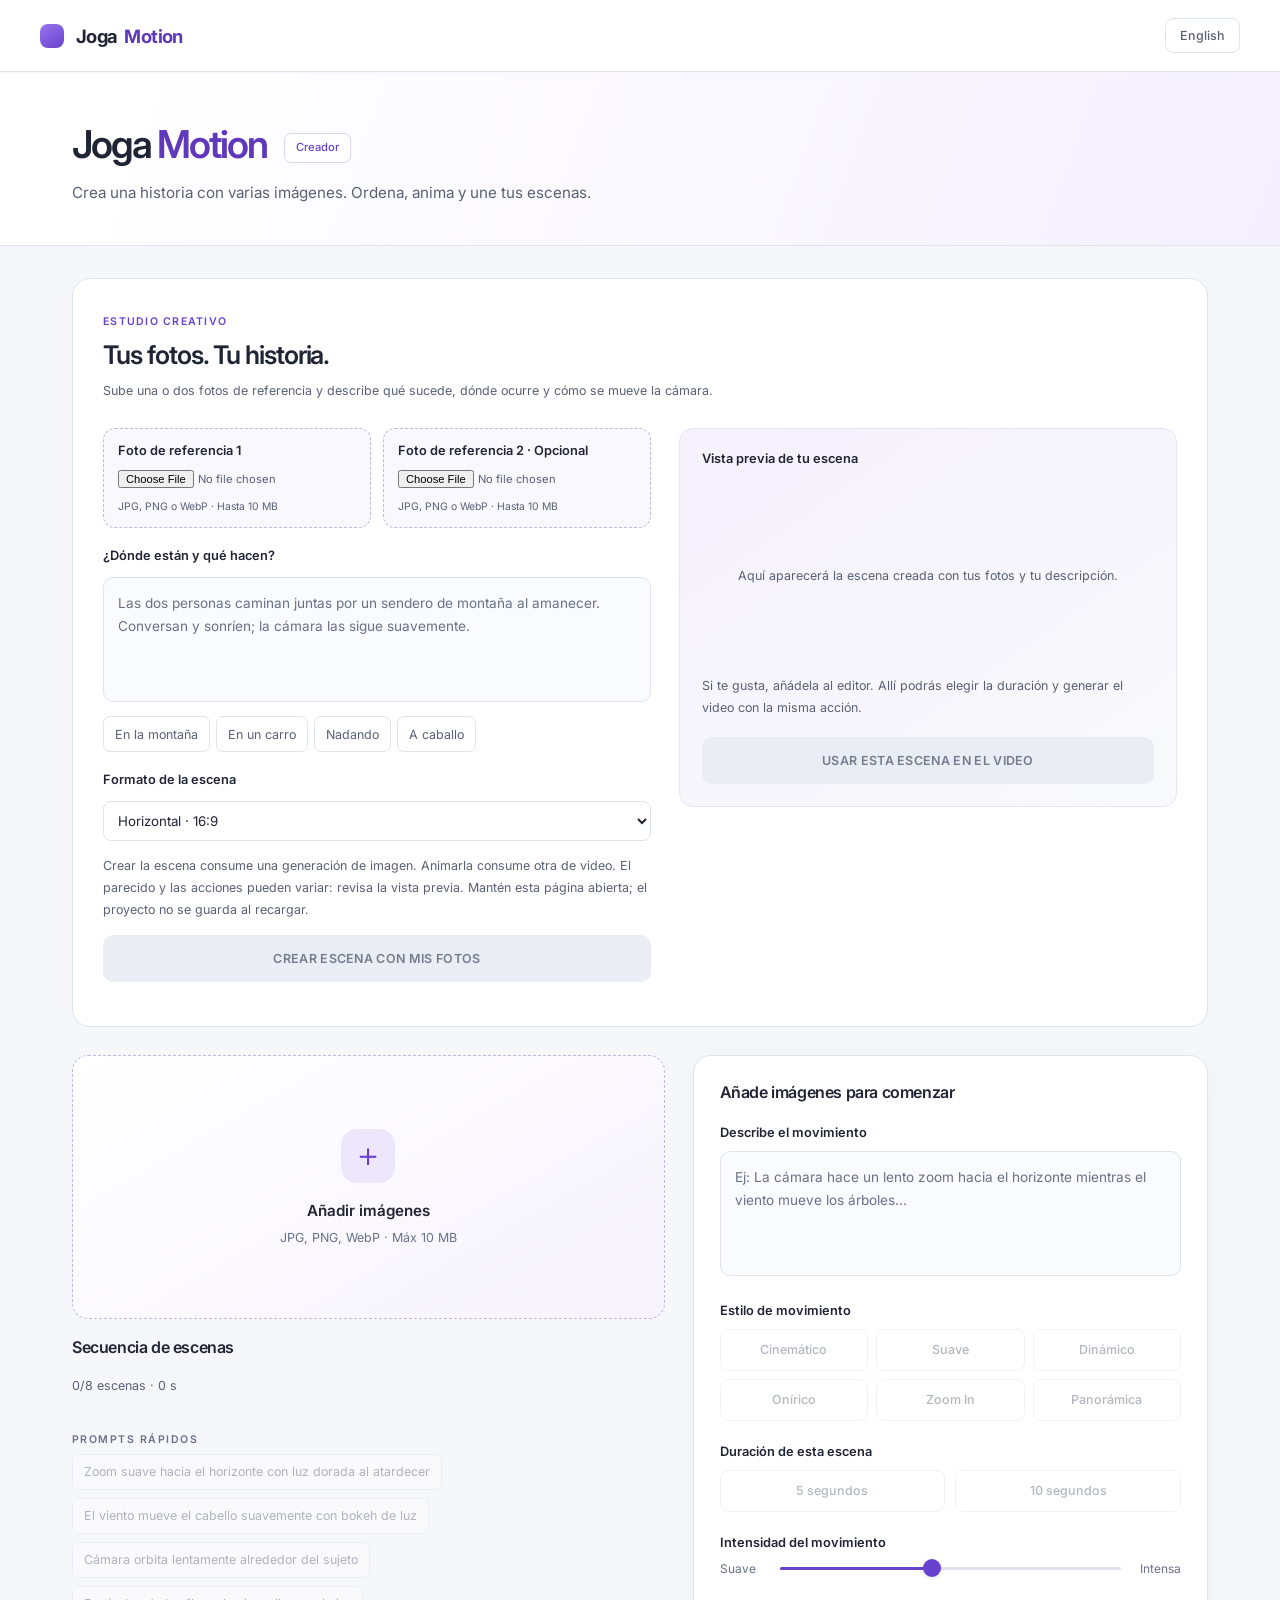
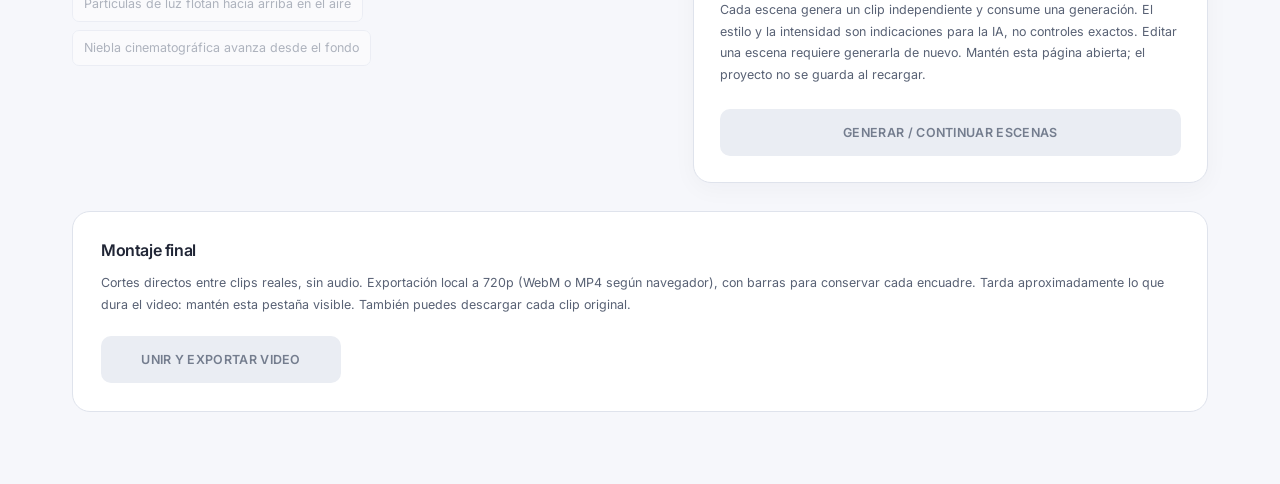
==== creator.html @ 8aa2c873 "feat: create video scenes from reference photos and descriptions" ====
<!DOCTYPE html>
<html lang="es">
<head>
  <meta charset="UTF-8" />
  <meta name="viewport" content="width=device-width, initial-scale=1.0" />
  <title data-t="c_page_title">Joga Motion — Creador</title>
  <link rel="preconnect" href="https://fonts.googleapis.com" />
  <link rel="preconnect" href="https://fonts.gstatic.com" crossorigin />
  <link href="https://fonts.googleapis.com/css2?family=Inter:wght@300;400;500;600;700;900&family=Space+Grotesk:wght@400;500;700;800;900&display=swap" rel="stylesheet" />
  <link rel="stylesheet" href="style.css" />
</head>
<body>

<!-- NAV -->
<nav class="nav">
  <a href="index.html" class="nav-logo">
    <div class="pip"></div>
    <span class="joga">Joga</span><span class="motion">Motion</span>
  </a>
  <div class="nav-right">
    <button id="lang-toggle" onclick="toggleLang()">EN</button>
  </div>
</nav>

<!-- CREATOR HERO -->
<div class="page-creator">
  <div class="creator-hero">
    <div class="creator-hero-bg"></div>
    <h1 class="creator-title">Joga <span>Motion</span> <span class="creator-word" data-t="c_creator">Creador</span></h1>
    <p class="creator-sub" data-t="c_sub"></p>
  </div>

  <!-- LAYOUT -->
  <div class="creator-body">

    <section class="compose-panel" aria-labelledby="composeTitle">
      <div class="compose-heading">
        <span class="compose-badge" data-t="co_badge"></span>
        <h2 id="composeTitle" data-t="co_title"></h2>
        <p class="scene-note" data-t="co_intro"></p>
      </div>
      <div class="compose-grid">
        <div class="compose-inputs">
          <div class="compose-photos">
            <label class="compose-photo"><span data-t="co_person1"></span><img id="refPreview0" hidden alt="" /><input id="refInput0" type="file" accept="image/jpeg,image/png,image/webp" /><small data-t="co_formats"></small></label>
            <label class="compose-photo"><span data-t="co_person2"></span><img id="refPreview1" hidden alt="" /><input id="refInput1" type="file" accept="image/jpeg,image/png,image/webp" /><small data-t="co_formats"></small></label>
          </div>
          <label class="ctrl-label" for="composePrompt" data-t="co_prompt"></label>
          <textarea id="composePrompt" class="ctrl-textarea" maxlength="1800" rows="4" data-t="co_placeholder" data-t-attr="placeholder"></textarea>
          <div class="compose-examples" id="composeExamples"></div>
          <label class="ctrl-label" for="composeAspect" data-t="co_format"></label>
          <select id="composeAspect"><option value="16:9" data-t="co_landscape"></option><option value="9:16" data-t="co_portrait"></option><option value="1:1" data-t="co_square"></option></select>
          <p class="scene-note" data-t="co_note"></p>
          <button type="button" id="composeBtn" class="btn-gen"></button>
          <p id="composeStatus" class="scene-note" role="status" aria-live="polite"></p>
        </div>
        <div class="compose-review">
          <p class="ctrl-label" data-t="co_review"></p>
          <p id="composeEmpty" class="scene-note" data-t="co_empty"></p>
          <img id="composePreview" hidden data-t="co_preview_alt" data-t-attr="alt" />
          <p class="scene-note" data-t="co_next"></p>
          <button type="button" class="btn-gen" id="useComposition" disabled data-t="co_use"></button>
        </div>
      </div>
    </section>

    <!-- LEFT: Upload -->
    <div class="upload-col">
      <button type="button" class="upload-zone" id="uploadZone" onclick="triggerUpload()" ondragover="onDragOver(event)" ondragleave="onDragLeave(event)" ondrop="onDrop(event)">
        <span class="u-icon">＋</span>
        <span class="u-hint" data-t="c_upload_hint"></span>
        <span class="u-sub" data-t="c_upload_sub"></span>
      </button>
      <input type="file" id="fileInput" accept="image/jpeg,image/png,image/webp" multiple style="display:none" onchange="handleFile(this)" />
      <h2 data-t="c_scenes"></h2>
      <p id="sceneSummary" class="scene-note" aria-live="polite"></p>
      <div id="sceneList" class="scene-list"></div>

      <!-- Quick prompts -->
      <div style="display:flex;flex-direction:column;gap:8px">
        <p style="font-size:.66rem;font-weight:600;letter-spacing:.14em;text-transform:uppercase;color:var(--text-3)" data-t="c_quick_label"></p>
        <div style="display:flex;flex-wrap:wrap;gap:8px" id="quickPrompts"></div>
      </div>
    </div>

    <!-- RIGHT: Controls -->
    <div class="ctrl-panel">
      <h2 id="editorTitle"></h2>

      <!-- Prompt -->
      <div class="ctrl-box">
        <p class="ctrl-label" data-t="c_prompt_label"></p>
        <textarea class="ctrl-textarea" id="promptInput" rows="4" maxlength="1800" data-t-attr="placeholder" data-t="c_prompt_ph"></textarea>
      </div>

      <!-- Motion Style -->
      <div class="ctrl-box">
        <p class="ctrl-label" data-t="c_style_label"></p>
        <div class="style-grid" id="styleGrid">
          <button class="s-btn on" data-style="cinematic" data-t="s_cinematic"></button>
          <button class="s-btn" data-style="smooth" data-t="s_smooth"></button>
          <button class="s-btn" data-style="dynamic" data-t="s_dynamic"></button>
          <button class="s-btn" data-style="dreamy" data-t="s_dreamy"></button>
          <button class="s-btn" data-style="zoom" data-t="s_zoom"></button>
          <button class="s-btn" data-style="pan" data-t="s_pan"></button>
        </div>
      </div>

      <!-- Duration -->
      <div class="ctrl-box">
        <p class="ctrl-label" data-t="c_dur_label"></p>
        <div class="dur-row">
          <button class="d-btn on" data-dur="5" data-t="c_dur_5"></button>
          <button class="d-btn" data-dur="10" data-t="c_dur_10"></button>
        </div>
      </div>

      <!-- Intensity -->
      <div class="ctrl-box">
        <p class="ctrl-label" data-t="c_intensity_label"></p>
        <div class="slider-wrap">
          <span class="sl-label" data-t="c_int_low"></span>
          <input type="range" class="intensity" id="intensitySlider" min="1" max="10" value="5" oninput="updateSlider(this)" />
          <span class="sl-label" style="text-align:right" data-t="c_int_high"></span>
        </div>
      </div>

      <p class="scene-note" data-t="c_scope"></p>
      <!-- Generate -->
      <button class="btn-gen" id="genBtn" onclick="generateVideo()">
        <span data-t="c_generate"></span>
      </button>

    </div>

    <div class="assembly-panel">
      <h2 data-t="c_assembly"></h2>
      <p class="scene-note" data-t="c_export_note"></p>
      <button class="btn-gen" id="exportBtn" onclick="exportVideo()" disabled data-t="c_export"></button>
    </div>

    <!-- PROGRESS (full width) -->
    <div class="prog-panel" id="progPanel">
      <div class="prog-spinner"></div>
      <p class="prog-label" data-t="c_prog_label"></p>
      <h3 class="prog-title" data-t="c_prog_title"></h3>
      <div class="prog-bar-bg"><div class="prog-bar" id="progBar"></div></div>
      <p class="prog-step" id="progStep"></p>
    </div>

    <!-- RESULT (full width) -->
    <div class="result-panel" id="resultPanel" style="position:relative">
      <p class="result-tag" data-t="c_result_tag"></p>
      <h3 class="result-title" data-t="c_result_title"></h3>
      <div class="result-video-wrap">
        <video id="resultVideo" controls playsinline style="width:100%;display:block"></video>
      </div>
      <div class="result-actions">
        <button class="btn-dl" id="dlBtn" onclick="downloadVideo()" data-t="c_download"></button>
        <button class="btn-again" onclick="resetCreator()" data-t="c_new"></button>
      </div>
    </div>

  </div>
</div>

<!-- Error toast -->
<div class="toast" id="toast" role="alert"></div>

<script src="i18n.js"></script>
<script src="creator.js"></script>
<script>
Object.assign(STRINGS.es, {
  c_page_title: 'Joga Motion — Creador', c_creator: 'Creador',
  c_scenes: 'Secuencia de escenas',
  c_scope: 'Cada escena genera un clip independiente y consume una generación. El estilo y la intensidad son indicaciones para la IA, no controles exactos. Editar una escena requiere generarla de nuevo. Mantén esta página abierta; el proyecto no se guarda al recargar.',
  c_assembly: 'Montaje final',
  c_export: 'UNIR Y EXPORTAR VIDEO',
  c_export_note: 'Cortes directos entre clips reales, sin audio. Exportación local a 720p (WebM o MP4 según navegador), con barras para conservar cada encuadre. Tarda aproximadamente lo que dura el video: mantén esta pestaña visible. También puedes descargar cada clip original.',
  c_sub: 'Crea una historia con varias imágenes. Ordena, anima y une tus escenas.',
  c_upload_hint: 'Añadir imágenes',
  c_upload_sub: 'JPG, PNG, WebP · Máx 10 MB',
  c_img_ready: 'Imagen lista',
  c_change: 'Cambiar',
  c_quick_label: 'Prompts rápidos',
  c_prompt_label: 'Describe el movimiento',
  c_prompt_ph: 'Ej: La cámara hace un lento zoom hacia el horizonte mientras el viento mueve los árboles...',
  c_style_label: 'Estilo de movimiento',
  s_cinematic:'Cinemático', s_smooth:'Suave', s_dynamic:'Dinámico',
  s_dreamy:'Onírico', s_zoom:'Zoom In', s_pan:'Panorámica',
  c_dur_label: 'Duración de esta escena',
  c_dur_5: '5 segundos',
  c_dur_10: '10 segundos',
  c_intensity_label: 'Intensidad del movimiento',
  c_int_low: 'Suave', c_int_high: 'Intensa',
  c_generate: 'GENERAR / CONTINUAR ESCENAS',
  c_prog_label: 'Procesando',
  c_prog_title: 'La IA está animando tu imagen...',
  c_result_tag: 'Video generado',
  c_result_title: 'Vista previa',
  c_download: 'DESCARGAR VIDEO',
  c_new: 'CREAR OTRO',
  c_err_no_img: 'Por favor sube una imagen primero.',
  c_err_no_prompt: 'Describe cómo quieres que se mueva tu imagen.',
  c_err_api: 'Error al generar el video. Intenta de nuevo.',
  c_err_big: 'La imagen es muy pesada (máx 10 MB).',
  c_err_type: 'Formato no válido. Usa JPG, PNG o WebP.',
  c_step_uploading: 'Subiendo imagen...',
  c_step_queued: 'En cola de procesamiento...',
  c_step_animating: 'Animando tu imagen con IA...',
  c_step_finalizing: 'Finalizando y optimizando...',
  nav_back:'Joga Intelligence', nav_books:'Joga Books', nav_create:'Crear Video',
});
Object.assign(STRINGS.en, {
  c_page_title: 'Joga Motion — Creator', c_creator: 'Creator',
  c_scenes: 'Scene sequence',
  c_scope: 'Each scene creates an independent clip and uses one generation. Style and intensity guide the AI; they are not exact controls. Editing a scene requires generating it again. Keep this page open; reloading does not save the project.',
  c_assembly: 'Final edit',
  c_export: 'JOIN AND EXPORT VIDEO',
  c_export_note: 'Direct cuts between real clips, without audio. Local 720p export (WebM or MP4 depending on your browser), with bars to preserve framing. Takes roughly the video duration: keep this tab visible. You can also download each original clip.',
  c_sub: 'Create a story with multiple images. Order, animate and join your scenes.',
  c_upload_hint: 'Add images',
  c_upload_sub: 'JPG, PNG, WebP · Max 10 MB',
  c_img_ready: 'Image ready',
  c_change: 'Change',
  c_quick_label: 'Quick prompts',
  c_prompt_label: 'Describe the motion',
  c_prompt_ph: 'E.g.: The camera does a slow zoom toward the horizon as wind moves the trees...',
  c_style_label: 'Motion style',
  s_cinematic:'Cinematic', s_smooth:'Smooth', s_dynamic:'Dynamic',
  s_dreamy:'Dreamy', s_zoom:'Zoom In', s_pan:'Pan',
  c_dur_label: 'Scene duration',
  c_dur_5: '5 seconds',
  c_dur_10: '10 seconds',
  c_intensity_label: 'Motion intensity',
  c_int_low: 'Subtle', c_int_high: 'Intense',
  c_generate: 'GENERATE / RESUME SCENES',
  c_prog_label: 'Processing',
  c_prog_title: 'AI is animating your image...',
  c_result_tag: 'Video generated',
  c_result_title: 'Preview',
  c_download: 'DOWNLOAD VIDEO',
  c_new: 'CREATE ANOTHER',
  c_err_no_img: 'Please upload an image first.',
  c_err_no_prompt: 'Describe how you want your image to move.',
  c_err_api: 'Error generating video. Please try again.',
  c_err_big: 'Image too large (max 10 MB).',
  c_err_type: 'Invalid format. Use JPG, PNG or WebP.',
  c_step_uploading: 'Uploading image...',
  c_step_queued: 'In processing queue...',
  c_step_animating: 'Animating your image with AI...',
  c_step_finalizing: 'Finalizing and optimizing...',
  nav_back:'Joga Intelligence', nav_books:'Joga Books', nav_create:'Create Video',
});

document.addEventListener('DOMContentLoaded', () => { applyLang(); initCreator(); });
</script>
<script src="composer.js"></script>
</body>
</html>
---- style.css ----
/* ═══════════════════════════════
   JOGA MOTION — Futuristic Premium
   ═══════════════════════════════ */

@import url('https://fonts.googleapis.com/css2?family=Inter:wght@300;400;500;600;700;900&family=Playfair+Display:wght@400;700&family=Space+Grotesk:wght@400;500;700&display=swap');

:root {
  --void:      #060608;
  --dark:      #0B0B0F;
  --dark-2:    #111118;
  --dark-3:    #18181F;
  --dark-4:    #1E1E28;
  --glass:     rgba(255,255,255,.04);
  --glass-b:   rgba(255,255,255,.08);
  --gold:      #C9A84C;
  --gold-2:    #E8C97A;
  --violet:    #7B5CF6;
  --violet-2:  #A78BFA;
  --violet-dim: rgba(123,92,246,.18);
  --cyan:      #22D3EE;
  --text:      #F1F0FF;
  --text-2:    #9B97B2;
  --text-3:    #5C5875;
  --border:    rgba(255,255,255,.07);
  --border-v:  rgba(123,92,246,.3);
  --sans:      'Space Grotesk', 'Inter', system-ui, sans-serif;
  --serif:     'Playfair Display', Georgia, serif;
  --r:         8px;
  --r-lg:      20px;
}

*,*::before,*::after { box-sizing: border-box; margin: 0; padding: 0; }
html { scroll-behavior: smooth; font-size: 16px; }
body {
  background: var(--void);
  color: var(--text);
  font-family: var(--sans);
  -webkit-font-smoothing: antialiased;
  overflow-x: hidden;
}
a { color: inherit; text-decoration: none; }
button { cursor: pointer; border: none; font-family: var(--sans); }
textarea, input, select { font-family: var(--sans); }

/* ─── Noise texture overlay ─── */
body::before {
  content: '';
  position: fixed; inset: 0; z-index: 0; pointer-events: none;
  background-image: url("data:image/svg+xml,%3Csvg viewBox='0 0 256 256' xmlns='http://www.w3.org/2000/svg'%3E%3Cfilter id='n'%3E%3CfeTurbulence type='fractalNoise' baseFrequency='0.9' numOctaves='4' stitchTiles='stitch'/%3E%3C/filter%3E%3Crect width='100%25' height='100%25' filter='url(%23n)' opacity='0.03'/%3E%3C/svg%3E");
  opacity: .4;
}

.container { max-width: 1100px; margin: 0 auto; padding: 0 28px; position: relative; z-index: 1; }

/* ════════ NAV ════════ */
.nav {
  position: fixed; top: 0; left: 0; right: 0; z-index: 200;
  display: flex; align-items: center; justify-content: space-between;
  padding: 20px 40px;
  background: rgba(6,6,8,.7);
  backdrop-filter: blur(20px) saturate(1.4);
  border-bottom: 1px solid var(--border);
}
.nav-logo {
  display: flex; align-items: center; gap: 12px;
  font-family: var(--sans); font-weight: 700; font-size: 1.15rem;
  letter-spacing: .02em;
}
.nav-logo .joga { color: var(--text-2); }
.nav-logo .motion { color: var(--violet-2); }
.nav-logo .pip {
  width: 7px; height: 7px; border-radius: 50%;
  background: var(--violet);
  box-shadow: 0 0 10px var(--violet);
  animation: pip 2.5s ease-in-out infinite;
}
@keyframes pip { 0%,100%{opacity:1} 50%{opacity:.2} }

.nav-right { display: flex; align-items: center; gap: 28px; }
.nav-link {
  font-size: .78rem; font-weight: 500; letter-spacing: .08em;
  text-transform: uppercase; color: var(--text-2);
  transition: color .2s;
}
.nav-link:hover { color: var(--gold); }
.nav-btn {
  background: var(--violet); color: #fff;
  padding: 9px 22px; border-radius: var(--r);
  font-size: .76rem; font-weight: 700; letter-spacing: .09em; text-transform: uppercase;
  transition: all .2s;
  box-shadow: 0 0 20px rgba(123,92,246,.35);
}
.nav-btn:hover { background: var(--violet-2); color: var(--void); box-shadow: 0 0 30px rgba(123,92,246,.55); }
#lang-toggle {
  background: transparent; border: 1px solid var(--border-v);
  color: var(--violet-2); padding: 7px 14px; border-radius: var(--r);
  font-family: var(--sans); font-size: .72rem; letter-spacing: .1em; cursor: pointer;
  transition: all .2s;
}
#lang-toggle:hover { background: var(--violet); color: #fff; }

/* ════════ HERO ════════ */
.hero {
  min-height: 100vh;
  display: flex; align-items: center; justify-content: center;
  position: relative; overflow: hidden;
  padding-top: 80px;
}

/* Grid mesh */
.hero-mesh {
  position: absolute; inset: 0; z-index: 0;
  background-image:
    linear-gradient(rgba(123,92,246,.07) 1px, transparent 1px),
    linear-gradient(90deg, rgba(123,92,246,.07) 1px, transparent 1px);
  background-size: 72px 72px;
  mask-image: radial-gradient(ellipse 80% 70% at 50% 50%, black 20%, transparent 80%);
}
/* Horizon glow */
.hero-glow {
  position: absolute; left: 50%; bottom: 0;
  width: 800px; height: 300px;
  transform: translateX(-50%);
  background: radial-gradient(ellipse at 50% 100%, rgba(123,92,246,.3) 0%, transparent 70%);
  z-index: 0;
}
/* Top radial */
.hero-radial {
  position: absolute; top: -200px; left: 50%;
  width: 900px; height: 600px;
  transform: translateX(-50%);
  background: radial-gradient(ellipse at 50% 0%, rgba(123,92,246,.12) 0%, transparent 65%);
  z-index: 0;
}
/* Corner accent */
.hero-corner-l, .hero-corner-r {
  position: absolute; top: 15%; z-index: 0;
  width: 350px; height: 350px; border-radius: 50%;
  filter: blur(100px); opacity: .4;
}
.hero-corner-l { left: -100px; background: rgba(34,211,238,.08); }
.hero-corner-r { right: -100px; background: rgba(201,168,76,.08); }

.hero-inner {
  position: relative; z-index: 1;
  text-align: center; max-width: 820px; padding: 0 28px;
}
.hero-pill {
  display: inline-flex; align-items: center; gap: 10px;
  border: 1px solid var(--border-v);
  background: rgba(123,92,246,.08);
  padding: 7px 18px; border-radius: 100px;
  font-size: .7rem; font-weight: 500; letter-spacing: .18em; text-transform: uppercase;
  color: var(--violet-2); margin-bottom: 36px;
}
.hero-pill-dot {
  width: 6px; height: 6px; border-radius: 50%; background: var(--violet-2);
  box-shadow: 0 0 8px var(--violet);
  animation: pip 2s ease-in-out infinite;
}
.hero-h1 {
  font-family: var(--sans);
  font-weight: 900;
  font-size: clamp(5.5rem, 16vw, 11rem);
  line-height: .88;
  letter-spacing: -.04em;
}
.h1-top {
  display: block; color: rgba(241,240,255,.15);
  font-size: clamp(1rem, 3vw, 1.6rem);
  font-weight: 500; letter-spacing: .35em; text-transform: uppercase;
  margin-bottom: 12px; color: var(--text-3);
}
.h1-joga { display: block; color: var(--text); }
.h1-motion {
  display: block;
  background: linear-gradient(120deg, #A78BFA 0%, #7B5CF6 40%, #22D3EE 100%);
  -webkit-background-clip: text; -webkit-text-fill-color: transparent;
  background-clip: text;
  position: relative;
}
/* Shimmer sweep */
.h1-motion::after {
  content: attr(data-text);
  position: absolute; inset: 0;
  background: linear-gradient(105deg, transparent 40%, rgba(255,255,255,.25) 50%, transparent 60%);
  -webkit-background-clip: text; background-clip: text;
  -webkit-text-fill-color: transparent;
  animation: shimmer 4s ease-in-out infinite;
  background-size: 200%;
}
@keyframes shimmer { 0%{background-position:200%} 100%{background-position:-200%} }

.hero-sub {
  margin-top: 28px;
  font-size: 1.1rem; font-weight: 400; color: var(--text-2);
  max-width: 500px; margin-inline: auto; line-height: 1.7;
}
.hero-actions {
  margin-top: 48px;
  display: flex; align-items: center; justify-content: center; gap: 16px;
  flex-wrap: wrap;
}
.btn-hero-primary {
  display: inline-flex; align-items: center; gap: 10px;
  background: var(--violet); color: #fff;
  padding: 18px 42px; border-radius: var(--r);
  font-weight: 700; font-size: .88rem; letter-spacing: .1em; text-transform: uppercase;
  box-shadow: 0 0 40px rgba(123,92,246,.45), inset 0 1px 0 rgba(255,255,255,.12);
  transition: all .25s;
}
.btn-hero-primary:hover { transform: translateY(-3px); box-shadow: 0 0 60px rgba(123,92,246,.65); }
.btn-hero-primary .arrow { font-size: 1.1rem; transition: transform .2s; }
.btn-hero-primary:hover .arrow { transform: translateX(4px); }
.btn-hero-ghost {
  display: inline-flex; align-items: center; gap: 8px;
  border: 1px solid var(--border);
  color: var(--text-2); padding: 18px 32px; border-radius: var(--r);
  font-size: .82rem; font-weight: 500; letter-spacing: .08em; text-transform: uppercase;
  transition: all .2s;
}
.btn-hero-ghost:hover { border-color: var(--text-2); color: var(--text); }

/* Scroll indicator */
.hero-scroll {
  margin-top: 60px;
  display: flex; flex-direction: column; align-items: center; gap: 10px;
}
.scroll-line {
  width: 1px; height: 60px;
  background: linear-gradient(to bottom, transparent, var(--violet), transparent);
  animation: scrollLine 2s ease-in-out infinite;
}
@keyframes scrollLine { 0%,100%{opacity:.3; transform:scaleY(.6)} 50%{opacity:1; transform:scaleY(1)} }
.scroll-label { font-size: .65rem; letter-spacing: .18em; text-transform: uppercase; color: var(--text-3); }

/* ─── Showcase floating cards ─── */
.showcase {
  padding: 80px 0 0;
  position: relative; overflow: hidden;
}
.showcase-label {
  text-align: center; font-size: .65rem; letter-spacing: .2em;
  text-transform: uppercase; color: var(--text-3); margin-bottom: 40px;
}
.cards-row {
  display: flex; gap: 16px; justify-content: center;
  padding: 0 28px; flex-wrap: wrap;
}
.sc-card {
  flex: 0 0 180px; height: 260px;
  border-radius: var(--r-lg);
  background: var(--dark-3);
  border: 1px solid var(--border);
  overflow: hidden; position: relative;
  transition: transform .3s, box-shadow .3s;
}
.sc-card:hover { transform: translateY(-8px); box-shadow: 0 20px 60px rgba(123,92,246,.2); }
.sc-card-bg {
  width: 100%; height: 100%;
  display: flex; align-items: center; justify-content: center;
}
.sc-icon { font-size: 2.5rem; opacity: .15; }
.sc-play {
  position: absolute; top: 50%; left: 50%; transform: translate(-50%,-50%);
  width: 48px; height: 48px; border-radius: 50%;
  background: rgba(123,92,246,.8);
  display: flex; align-items: center; justify-content: center;
  font-size: 1rem; color: #fff;
  box-shadow: 0 0 24px rgba(123,92,246,.5);
  backdrop-filter: blur(4px);
}
.sc-bottom {
  position: absolute; bottom: 0; left: 0; right: 0;
  padding: 28px 14px 14px;
  background: linear-gradient(transparent, rgba(0,0,0,.9));
}
.sc-tag {
  font-size: .6rem; letter-spacing: .14em; text-transform: uppercase;
  color: var(--violet-2);
}
.sc-card:nth-child(2) { transform: translateY(24px); }
.sc-card:nth-child(4) { transform: translateY(16px); }
.sc-card:nth-child(2):hover { transform: translateY(16px); }
.sc-card:nth-child(4):hover { transform: translateY(8px); }

/* Gradient bottom fade on showcase */
.showcase::after {
  content: '';
  position: absolute; bottom: 0; left: 0; right: 0; height: 120px;
  background: linear-gradient(transparent, var(--void));
  pointer-events: none;
}

/* ════════ SECTIONS BASE ════════ */
section { padding: 110px 0; position: relative; }
.s-label {
  font-size: .66rem; font-weight: 600; letter-spacing: .22em; text-transform: uppercase;
  color: var(--violet-2); margin-bottom: 14px;
  display: flex; align-items: center; gap: 10px;
}
.s-label::before {
  content: ''; display: block;
  width: 24px; height: 1px; background: var(--violet);
}
.s-title {
  font-family: var(--sans); font-weight: 800;
  font-size: clamp(2rem, 5vw, 3rem); letter-spacing: -.03em;
  line-height: 1.1; margin-bottom: 18px;
}
.s-title em { font-style: normal; color: var(--violet-2); }

/* ════════ HOW IT WORKS ════════ */
.how { background: var(--dark); }
.how-bg {
  position: absolute; inset: 0;
  background: radial-gradient(ellipse 60% 50% at 80% 50%, rgba(123,92,246,.06) 0%, transparent 70%);
}
.how-header { max-width: 480px; }
.steps {
  margin-top: 64px;
  display: grid; grid-template-columns: repeat(3,1fr); gap: 0;
  position: relative;
}
.steps::before {
  content: '';
  position: absolute; top: 28px; left: calc(100%/6); right: calc(100%/6);
  height: 1px;
  background: linear-gradient(90deg, transparent, var(--border-v), var(--border-v), transparent);
}
.step {
  padding: 0 32px;
  display: flex; flex-direction: column; gap: 16px;
}
.step-num {
  width: 56px; height: 56px; border-radius: 50%;
  border: 1px solid var(--border-v);
  display: flex; align-items: center; justify-content: center;
  font-size: .8rem; font-weight: 700; letter-spacing: .08em;
  color: var(--violet-2);
  background: var(--violet-dim);
  position: relative; z-index: 1;
}
.step h3 { font-weight: 700; font-size: 1.05rem; margin-top: 8px; }
.step p { color: var(--text-2); font-size: .88rem; line-height: 1.7; }

/* ════════ FEATURES ════════ */
.features { background: var(--void); }
.features-bg {
  position: absolute; inset: 0;
  background: radial-gradient(ellipse 50% 60% at 20% 50%, rgba(34,211,238,.04) 0%, transparent 70%);
}
.features-grid {
  display: grid; grid-template-columns: repeat(2,1fr); gap: 2px;
  margin-top: 56px;
  border: 1px solid var(--border);
  border-radius: var(--r-lg); overflow: hidden;
}
.feat-card {
  background: var(--dark);
  padding: 44px 40px;
  border-right: 1px solid var(--border);
  border-bottom: 1px solid var(--border);
  position: relative; overflow: hidden;
  transition: background .3s;
}
.feat-card:hover { background: var(--dark-2); }
.feat-card:nth-child(even) { border-right: none; }
.feat-card:nth-child(3), .feat-card:nth-child(4) { border-bottom: none; }
.feat-glow {
  position: absolute; top: -40px; right: -40px;
  width: 160px; height: 160px; border-radius: 50%;
  background: rgba(123,92,246,.06);
  filter: blur(30px);
}
.feat-icon-wrap {
  width: 52px; height: 52px; border-radius: 14px;
  border: 1px solid var(--border-v);
  background: var(--violet-dim);
  display: flex; align-items: center; justify-content: center;
  font-size: 1.4rem; margin-bottom: 24px;
}
.feat-card h3 { font-weight: 700; font-size: 1.1rem; margin-bottom: 10px; }
.feat-card p { color: var(--text-2); font-size: .88rem; line-height: 1.7; }

/* ════════ ECOSYSTEM ════════ */
.ecosystem { background: var(--dark); }
.eco-header { text-align: center; max-width: 520px; margin: 0 auto 60px; }
.eco-header .s-label { justify-content: center; }
.eco-header .s-label::before { display: none; }
.eco-sub { color: var(--text-2); font-size: .95rem; margin-top: 10px; }

.eco-grid { display: grid; grid-template-columns: repeat(3,1fr); gap: 16px; }
.eco-card {
  background: var(--dark-2);
  border: 1px solid var(--border);
  border-radius: var(--r-lg); padding: 36px 30px;
  position: relative; overflow: hidden;
  transition: border-color .25s, transform .25s;
}
.eco-card:hover { border-color: var(--border-v); transform: translateY(-4px); }
.eco-card::before {
  content: '';
  position: absolute; top: 0; left: 0; right: 0; height: 2px;
  background: linear-gradient(90deg, var(--violet), var(--cyan));
  opacity: 0; transition: opacity .25s;
}
.eco-card:hover::before { opacity: 1; }
.eco-logo {
  font-size: .65rem; font-weight: 700; letter-spacing: .2em; text-transform: uppercase;
  color: var(--gold); border: 1px solid rgba(201,168,76,.25);
  display: inline-block; padding: 4px 10px; border-radius: 4px; margin-bottom: 20px;
}
.eco-card h3 { font-weight: 700; font-size: 1.05rem; margin-bottom: 10px; }
.eco-card p { color: var(--text-2); font-size: .84rem; line-height: 1.7; }
.eco-arrow {
  display: inline-flex; align-items: center; gap: 6px;
  margin-top: 22px; font-size: .72rem; font-weight: 600;
  letter-spacing: .08em; text-transform: uppercase; color: var(--gold);
  transition: gap .2s;
}
.eco-arrow:hover { gap: 10px; }

/* ════════ PRICING ════════ */
.pricing { background: var(--void); text-align: center; }
.pricing-bg {
  position: absolute; inset: 0;
  background: radial-gradient(ellipse 60% 50% at 50% 0%, rgba(123,92,246,.08) 0%, transparent 70%);
}
.pricing .s-title { max-width: 440px; margin-inline: auto; }
.pricing-cards { display: flex; gap: 20px; justify-content: center; flex-wrap: wrap; margin: 56px 0 48px; }
.p-card {
  flex: 0 0 300px;
  background: var(--dark-2);
  border: 1px solid var(--border);
  border-radius: var(--r-lg); padding: 44px 36px;
  text-align: left; position: relative; overflow: hidden;
}
.p-card.featured {
  border-color: var(--border-v);
  background: linear-gradient(160deg, rgba(123,92,246,.12) 0%, var(--dark-2) 60%);
}
.p-card.featured::after {
  content: '';
  position: absolute; top: 0; left: 0; right: 0; height: 2px;
  background: linear-gradient(90deg, var(--violet), var(--violet-2), var(--cyan));
}
.p-badge {
  display: inline-block;
  background: var(--violet); color: #fff;
  font-size: .6rem; font-weight: 700; letter-spacing: .12em; text-transform: uppercase;
  padding: 3px 9px; border-radius: 4px; margin-bottom: 20px;
}
.p-tier {
  font-size: .7rem; font-weight: 600; letter-spacing: .18em; text-transform: uppercase;
  color: var(--text-3); margin-bottom: 10px;
}
.p-price {
  font-family: var(--sans); font-weight: 800; font-size: 2.6rem;
  letter-spacing: -.04em; color: var(--text); margin-bottom: 6px;
}
.p-card.featured .p-price { color: var(--violet-2); }
.p-price span { font-size: 1rem; font-weight: 400; color: var(--text-3); }
.p-desc { color: var(--text-2); font-size: .83rem; line-height: 1.65; margin-bottom: 28px; }
.p-features { list-style: none; display: flex; flex-direction: column; gap: 10px; margin-bottom: 32px; }
.p-features li { font-size: .83rem; color: var(--text-2); display: flex; gap: 10px; align-items: flex-start; }
.p-features li::before { content: '✓'; color: var(--violet-2); font-weight: 700; flex-shrink: 0; }
.p-card.free .p-features li::before { color: var(--text-3); }

.btn-free {
  display: block; padding: 13px;
  border: 1px solid var(--border); color: var(--text-2);
  border-radius: var(--r); font-size: .78rem; font-weight: 600;
  letter-spacing: .08em; text-transform: uppercase;
  transition: all .2s; text-align: center;
}
.btn-free:hover { border-color: var(--text-2); color: var(--text); }
.btn-pro {
  display: block; padding: 15px;
  background: var(--violet); color: #fff;
  border-radius: var(--r); font-size: .8rem; font-weight: 700;
  letter-spacing: .1em; text-transform: uppercase;
  box-shadow: 0 0 28px rgba(123,92,246,.35);
  transition: all .2s; text-align: center;
}
.btn-pro:hover { background: var(--violet-2); color: var(--void); box-shadow: 0 0 40px rgba(123,92,246,.55); }

.pricing-cta {
  display: inline-flex; align-items: center; gap: 12px;
  background: linear-gradient(135deg, var(--violet), #4F35CC);
  color: #fff; padding: 20px 60px; border-radius: var(--r);
  font-weight: 800; font-size: .92rem; letter-spacing: .12em; text-transform: uppercase;
  box-shadow: 0 0 50px rgba(123,92,246,.4), inset 0 1px 0 rgba(255,255,255,.1);
  transition: all .25s;
}
.pricing-cta:hover { transform: translateY(-3px); box-shadow: 0 0 70px rgba(123,92,246,.6); }

/* ════════ FOOTER ════════ */
.footer {
  background: var(--void);
  border-top: 1px solid var(--border);
  padding: 56px 0 36px;
}
.footer-inner {
  display: flex; align-items: center; justify-content: space-between;
  flex-wrap: wrap; gap: 24px;
}
.footer-brand { display: flex; flex-direction: column; gap: 6px; }
.footer-logo {
  font-family: var(--sans); font-weight: 800; font-size: 1.3rem; letter-spacing: -.02em;
}
.footer-logo .v { color: var(--violet-2); }
.footer-tagline { font-size: .8rem; color: var(--text-3); }
.footer-links { display: flex; gap: 24px; }
.footer-links a { font-size: .76rem; letter-spacing: .06em; text-transform: uppercase; color: var(--text-3); transition: color .2s; }
.footer-links a:hover { color: var(--gold); }
.footer-part { font-size: .72rem; color: var(--text-3); }
.footer-part a { color: var(--gold); }
.footer-copy { margin-top: 32px; text-align: center; font-size: .68rem; color: var(--text-3); }

/* ════════ CREATOR PAGE ════════ */
.page-creator {
  min-height: 100vh;
  background: var(--void);
  padding-top: 80px;
}
.creator-hero {
  background: var(--dark);
  border-bottom: 1px solid var(--border);
  padding: 36px 0 28px;
  text-align: center;
  position: relative; overflow: hidden;
}
.creator-hero::after {
  content: '';
  position: absolute; bottom: 0; left: 50%; transform: translateX(-50%);
  width: 600px; height: 1px;
  background: linear-gradient(90deg, transparent, var(--violet), transparent);
}
.creator-hero-bg {
  position: absolute; inset: 0;
  background: radial-gradient(ellipse 60% 100% at 50% 100%, rgba(123,92,246,.1) 0%, transparent 70%);
}
.creator-title {
  font-family: var(--sans); font-weight: 800; font-size: 2rem;
  letter-spacing: -.03em; position: relative; z-index: 1;
}
.creator-title span { color: var(--violet-2); }
.creator-sub { color: var(--text-2); font-size: .88rem; margin-top: 8px; position: relative; z-index: 1; }

.creator-body {
  max-width: 1040px; margin: 44px auto 60px; padding: 0 28px;
  display: grid; grid-template-columns: 1fr 420px; gap: 28px;
  align-items: start;
}

/* Upload zone */
.upload-col { display: flex; flex-direction: column; gap: 16px; }
.upload-zone {
  aspect-ratio: 4/3;
  border: 2px dashed rgba(123,92,246,.3);
  border-radius: var(--r-lg);
  background: var(--dark-2);
  display: flex; flex-direction: column; align-items: center; justify-content: center;
  cursor: pointer; position: relative; overflow: hidden;
  transition: border-color .25s, background .25s;
}
.upload-zone:hover, .upload-zone.drag { border-color: var(--violet); background: rgba(123,92,246,.05); }
.upload-zone.filled { border-style: solid; border-color: rgba(123,92,246,.5); }
.u-icon { font-size: 2.8rem; opacity: .25; margin-bottom: 16px; }
.u-hint { font-size: .88rem; font-weight: 500; color: var(--text-2); margin-bottom: 6px; }
.u-sub { font-size: .72rem; color: var(--text-3); }
.u-preview { position: absolute; inset: 0; object-fit: contain; width: 100%; height: 100%; background: var(--dark-3); }
.u-badge {
  position: absolute; bottom: 12px; left: 12px;
  background: rgba(0,0,0,.75); border: 1px solid var(--border);
  color: var(--text-2); padding: 5px 12px; border-radius: 6px;
  font-size: .68rem; letter-spacing: .08em; text-transform: uppercase;
  backdrop-filter: blur(8px);
}
.u-change {
  position: absolute; bottom: 12px; right: 12px;
  background: rgba(0,0,0,.75); border: 1px solid var(--border-v);
  color: var(--violet-2); padding: 5px 12px; border-radius: 6px;
  font-size: .68rem; letter-spacing: .08em; text-transform: uppercase;
  cursor: pointer; backdrop-filter: blur(8px); transition: background .2s;
}
.u-change:hover { background: var(--violet); color: #fff; }

/* Controls panel */
.ctrl-panel { display: flex; flex-direction: column; gap: 22px; }
.ctrl-box {
  background: var(--dark-2);
  border: 1px solid var(--border);
  border-radius: var(--r-lg); padding: 24px;
}
.ctrl-label {
  font-size: .66rem; font-weight: 600; letter-spacing: .16em; text-transform: uppercase;
  color: var(--text-3); margin-bottom: 12px;
  display: flex; align-items: center; gap: 8px;
}
.ctrl-label::before { content: ''; display: block; width: 16px; height: 1px; background: var(--violet); }
.ctrl-textarea {
  width: 100%; background: var(--dark-3);
  border: 1px solid var(--border); border-radius: var(--r);
  color: var(--text); padding: 14px; font-size: .86rem; line-height: 1.55;
  resize: none; height: 100px;
  transition: border-color .2s;
}
.ctrl-textarea:focus { outline: none; border-color: var(--violet); }
.ctrl-textarea::placeholder { color: var(--text-3); }

.style-grid { display: grid; grid-template-columns: repeat(3,1fr); gap: 8px; }
.s-btn {
  border: 1px solid var(--border); background: var(--dark-3);
  color: var(--text-2); border-radius: var(--r); padding: 10px 6px;
  font-size: .72rem; font-weight: 500; letter-spacing: .05em; text-transform: uppercase;
  transition: all .18s; text-align: center;
}
.s-btn:hover { border-color: var(--border-v); color: var(--text); }
.s-btn.on { background: var(--violet-dim); border-color: var(--violet); color: var(--violet-2); }

.dur-row { display: flex; gap: 10px; }
.d-btn {
  flex: 1; border: 1px solid var(--border); background: var(--dark-3);
  color: var(--text-2); border-radius: var(--r); padding: 10px 8px;
  font-size: .78rem; font-weight: 500; transition: all .18s; text-align: center;
}
.d-btn.on { background: var(--violet-dim); border-color: var(--violet); color: var(--violet-2); }

/* Slider */
.slider-wrap { display: flex; align-items: center; gap: 14px; }
.sl-label { font-size: .7rem; color: var(--text-3); flex: 0 0 48px; }
input[type=range].intensity {
  flex: 1; -webkit-appearance: none; appearance: none;
  height: 3px; border-radius: 2px; outline: none;
  background: var(--border); cursor: pointer;
}
input[type=range].intensity::-webkit-slider-thumb {
  -webkit-appearance: none; width: 18px; height: 18px; border-radius: 50%;
  background: var(--violet-2); cursor: pointer;
  box-shadow: 0 0 10px rgba(123,92,246,.6);
}

/* Generate */
.btn-gen {
  width: 100%; padding: 18px;
  background: linear-gradient(135deg, var(--violet) 0%, #4F35CC 100%);
  color: #fff; border-radius: var(--r);
  font-weight: 800; font-size: .85rem; letter-spacing: .12em; text-transform: uppercase;
  box-shadow: 0 0 32px rgba(123,92,246,.35), inset 0 1px 0 rgba(255,255,255,.1);
  transition: all .2s; position: relative; overflow: hidden;
}
.btn-gen::before {
  content: '';
  position: absolute; inset: 0;
  background: linear-gradient(90deg, transparent, rgba(255,255,255,.08), transparent);
  transform: translateX(-100%); transition: transform .5s;
}
.btn-gen:hover::before { transform: translateX(100%); }
.btn-gen:hover { transform: translateY(-2px); box-shadow: 0 0 48px rgba(123,92,246,.55); }
.btn-gen:disabled { opacity: .4; cursor: not-allowed; transform: none; box-shadow: none; }

/* Progress */
.prog-panel {
  grid-column: 1 / -1;
  background: var(--dark-2); border: 1px solid var(--border-v);
  border-radius: var(--r-lg); padding: 56px 48px;
  text-align: center; display: none;
}
.prog-panel.show { display: block; }
.prog-label { font-size: .7rem; letter-spacing: .18em; text-transform: uppercase; color: var(--violet-2); margin-bottom: 10px; }
.prog-title { font-weight: 700; font-size: 1.3rem; margin-bottom: 32px; }
.prog-bar-bg { height: 3px; background: var(--border); border-radius: 2px; overflow: hidden; margin-bottom: 16px; }
.prog-bar {
  height: 100%; width: 0; border-radius: 2px;
  background: linear-gradient(90deg, var(--violet), var(--cyan));
  transition: width .6s ease;
  box-shadow: 0 0 12px rgba(123,92,246,.6);
}
.prog-step { font-size: .82rem; color: var(--text-2); }
.prog-spinner {
  width: 48px; height: 48px; border-radius: 50%;
  border: 2px solid var(--border);
  border-top-color: var(--violet);
  animation: spin .8s linear infinite;
  margin: 0 auto 28px;
}
@keyframes spin { to { transform: rotate(360deg); } }

/* Result */
.result-panel {
  grid-column: 1 / -1;
  background: var(--dark-2); border: 1px solid rgba(34,211,238,.2);
  border-radius: var(--r-lg); padding: 48px;
  display: none; flex-direction: column; align-items: center; gap: 28px;
}
.result-panel.show { display: flex; }
.result-panel::before {
  content: '';
  position: absolute; top: 0; left: 0; right: 0; height: 2px;
  background: linear-gradient(90deg, var(--violet), var(--cyan), var(--violet));
}
.result-tag { font-size: .68rem; letter-spacing: .18em; text-transform: uppercase; color: var(--cyan); }
.result-title { font-weight: 700; font-size: 1.5rem; }
.result-video-wrap {
  max-width: 520px; width: 100%;
  border-radius: var(--r-lg); overflow: hidden;
  box-shadow: 0 0 60px rgba(123,92,246,.2), 0 24px 80px rgba(0,0,0,.5);
  border: 1px solid var(--border-v);
}
.result-actions { display: flex; gap: 14px; flex-wrap: wrap; justify-content: center; }
.btn-dl {
  background: var(--gold); color: var(--void);
  padding: 14px 40px; border-radius: var(--r);
  font-weight: 800; font-size: .82rem; letter-spacing: .1em; text-transform: uppercase;
  transition: all .2s;
}
.btn-dl:hover { background: var(--gold-2); transform: translateY(-2px); }
.btn-again {
  border: 1px solid var(--border); color: var(--text-2);
  padding: 14px 30px; border-radius: var(--r);
  font-size: .8rem; letter-spacing: .08em; text-transform: uppercase;
  transition: all .2s;
}
.btn-again:hover { border-color: var(--text-2); color: var(--text); }

/* Toast */
.toast {
  position: fixed; bottom: 32px; left: 50%; transform: translateX(-50%);
  background: #EF4444; color: #fff;
  padding: 14px 28px; border-radius: var(--r);
  font-size: .84rem; font-weight: 500;
  z-index: 999; display: none;
  animation: slideUp .3s ease;
}
.toast.show { display: block; }
@keyframes slideUp { from{opacity:0;transform:translateX(-50%) translateY(16px)} to{opacity:1;transform:translateX(-50%) translateY(0)} }

/* ─── Responsive ─── */
@media(max-width:900px) {
  .how .steps { grid-template-columns: 1fr; }
  .how .steps::before { display: none; }
  .features-grid { grid-template-columns: 1fr; }
  .feat-card { border-right: none; }
  .feat-card:nth-child(1),.feat-card:nth-child(2) { border-bottom: 1px solid var(--border); }
  .feat-card:nth-child(3),.feat-card:nth-child(4) { border-bottom: none; }
  .eco-grid { grid-template-columns: 1fr; }
  .creator-body { grid-template-columns: 1fr; }
  .prog-panel,.result-panel { grid-column: 1; }
  .nav { padding: 16px 20px; }
  .nav .nav-link { display: none; }
}

/* Multi-image scene editor */
.upload-zone { width: 100%; color: var(--text); font: inherit; }
.upload-zone .u-hint, .upload-zone .u-sub { display: block; }
.scene-list { display: flex; flex-direction: column; gap: 10px; }
.scene-row { display: flex; align-items: center; flex-wrap: wrap; gap: 6px; padding: 10px; border: 1px solid var(--border); border-radius: 12px; background: var(--dark-2); }
.scene-row.selected { border-color: var(--violet); }
.scene-action { background: var(--dark-3); color: var(--text-2); border: 1px solid var(--border); border-radius: 7px; padding: 9px 11px; cursor: pointer; font: inherit; font-size: .75rem; }
.scene-action:hover { border-color: var(--violet); color: var(--text); }
.scene-select { display: flex; align-items: center; gap: 10px; width: 100%; text-align: left; overflow-wrap: anywhere; }
.scene-select img { width: 64px; height: 52px; object-fit: cover; border-radius: 5px; flex-shrink: 0; }
.scene-note { color: var(--text-2); font-size: .8rem; line-height: 1.6; }
.scene-error { color: #ffaaaa; font-size: .8rem; overflow-wrap: anywhere; width: 100%; }
.assembly-panel { grid-column: 1 / -1; display: flex; flex-direction: column; gap: 16px; border: 1px solid var(--border); padding: 24px; border-radius: 16px; }
button:disabled { opacity: .45; cursor: not-allowed; }
button:focus-visible { outline: 2px solid var(--cyan); outline-offset: 3px; }
.export-source { position: fixed; bottom: 0; left: 0; width: 1px; height: 1px; opacity: .01; pointer-events: none; }
.creator-sub { padding-inline: 24px; }
.creator-title .creator-word { color: var(--text); }

/* Light studio appearance. Scoped to the creator; behavior stays in creator.js. */
body:has(.page-creator) {
  --void: #f6f7fb;
  --dark: #ffffff;
  --dark-2: #ffffff;
  --dark-3: #f7f8fc;
  --dark-4: #eef0f6;
  --text: #202535;
  --text-2: #586174;
  --text-3: #687186;
  --border: #dfe3ec;
  --border-v: #c4b7f2;
  --violet: #6941cf;
  --violet-2: #6038bc;
  --violet-dim: #f0eafb;
  --cyan: #137c83;
  --gold: #6941cf;
  --gold-2: #5530b0;
  --sans: 'Inter', system-ui, -apple-system, sans-serif;
  color-scheme: light;
}
body:has(.page-creator)::before { display: none; }
body:has(.page-creator) .nav {
  background: rgba(255,255,255,.94);
  padding: 18px 40px;
  backdrop-filter: blur(16px);
}
body:has(.page-creator) .nav-logo { gap: 7px; letter-spacing: -.035em; font-size: 1.15rem; }
body:has(.page-creator) .nav-logo .joga { color: var(--text); }
body:has(.page-creator) .nav-logo .pip {
  width: 24px; height: 24px; margin-right: 5px; border-radius: 8px;
  background: linear-gradient(145deg,#9876ed,#6941cf); box-shadow: none; animation: none;
}
body:has(.page-creator) #lang-toggle {
  background: #fff; color: var(--text-2); border-color: var(--border);
  font-size: .78rem; font-weight: 500; letter-spacing: 0; padding: 9px 14px;
}
body:has(.page-creator) #lang-toggle:hover { background: var(--violet-dim); color: var(--violet); }
.page-creator { padding-top: 73px; }
.page-creator .creator-hero {
  background: linear-gradient(110deg,#fff 10%,#f4f0ff 100%);
  padding: 48px 24px 40px; text-align: left;
}
.page-creator .creator-hero-bg, .page-creator .creator-hero::after { display: none; }
.page-creator .creator-title, .page-creator .creator-sub { max-width: 1136px; margin-inline: auto; }
.page-creator .creator-title { font-size: clamp(1.8rem,3vw,2.6rem); font-weight: 600; letter-spacing: -.055em; line-height: 1.2; }
.page-creator .creator-title .creator-word {
  display: inline-block; font-size: .7rem; font-weight: 500; letter-spacing: .01em;
  padding: 7px 11px; border-radius: 7px; vertical-align: middle;
  border: 1px solid #ded5f2; color: var(--violet); background: #fff; margin-left: 10px;
}
.page-creator .creator-sub { padding: 0; margin-top: 14px; font-size: .95rem; line-height: 1.6; }
.page-creator .creator-body {
  max-width: 1192px; grid-template-columns: minmax(0,1.15fr) minmax(0,1fr);
  gap: 28px; margin-top: 32px; margin-bottom: 72px;
}
.page-creator .upload-col, .page-creator .ctrl-panel { min-width: 0; }
.page-creator h2 { font-size: 1rem; font-weight: 600; letter-spacing: -.025em; }
.page-creator .upload-col { gap: 18px; }
.page-creator .upload-zone {
  min-height: 264px; aspect-ratio: auto; border: 1.5px dashed #c4b7dd;
  background: linear-gradient(150deg,#fff,#f6f3fd); border-radius: 16px;
}
.page-creator .upload-zone:hover, .page-creator .upload-zone.drag { background: #eee7fb; border-color: var(--violet); }
.page-creator .u-icon {
  display: grid; place-items: center; width: 54px; height: 54px;
  border-radius: 16px; background: #eee7fb; color: var(--violet);
  opacity: 1; font-size: 2rem; font-weight: 300; margin-bottom: 18px;
}
.page-creator .u-hint { color: var(--text); font-size: .95rem; font-weight: 600; }
.page-creator .u-sub { font-size: .78rem; margin-top: 4px; }
.page-creator .ctrl-panel {
  background: #fff; border: 1px solid var(--border); border-radius: 18px;
  padding: 26px; gap: 23px; box-shadow: 0 6px 24px rgba(35,29,65,.035);
}
.page-creator .ctrl-box { background: transparent; border: 0; border-radius: 0; padding: 0; }
.page-creator .ctrl-label { text-transform: none; letter-spacing: 0; font-size: .8rem; font-weight: 600; color: var(--text); margin-bottom: 11px; }
.page-creator .ctrl-label::before { display: none; }
.page-creator .ctrl-textarea { height: 125px; font-size: .85rem; border-radius: 10px; line-height: 1.7; background: #fafbfe; }
.page-creator .ctrl-textarea:focus { box-shadow: 0 0 0 3px #f0eafb; }
.page-creator .s-btn, .page-creator .d-btn {
  text-transform: none; letter-spacing: 0; font-size: .78rem;
  background: #fff; min-height: 42px; border-radius: 8px;
}
.page-creator .s-btn.on, .page-creator .d-btn.on { background: var(--violet-dim); color: var(--violet); font-weight: 600; }
.page-creator .slider-wrap { gap: 12px; }
.page-creator .intensity { min-width: 0; }
.page-creator input[type=range].intensity::-webkit-slider-thumb { background: var(--violet); box-shadow: 0 1px 4px #0002; }
.page-creator input[type=range].intensity::-moz-range-thumb { width: 16px; height: 16px; border: 0; background: var(--violet); border-radius: 50%; }
.page-creator .sl-label { font-size: .75rem; }
.page-creator .scene-note { font-size: .78rem; line-height: 1.75; }
.page-creator .scene-row { padding: 12px; gap: 8px; box-shadow: 0 2px 6px #24203803; }
.page-creator .scene-row.selected { border-color: #a68bdd; background: #fdfbff; box-shadow: 0 0 0 2px #f0eafb; }
.page-creator .scene-action { background: #fff; font-size: .78rem; min-height: 36px; }
.page-creator .scene-select { border-color: transparent; background: transparent; padding: 3px; color: var(--text); }
.page-creator .scene-select img { width: 76px; height: 58px; border-radius: 8px; }
.page-creator .scene-error { color: #b42318; }
.page-creator .btn-gen, .page-creator .btn-dl {
  background: var(--violet); color: #fff; box-shadow: 0 3px 8px #6941cf18;
  font-size: .78rem; font-weight: 600; letter-spacing: .025em; border-radius: 10px; padding: 16px;
}
.page-creator .btn-gen::before { display: none; }
.page-creator .btn-gen:hover:not(:disabled), .page-creator .btn-dl:hover { background: #5530b0; transform: none; box-shadow: 0 3px 10px #6941cf22; }
.page-creator .btn-gen:disabled { background: #eaedf3; color: #747d8e; opacity: 1; box-shadow: none; }
.page-creator .assembly-panel { background: #fff; padding: 28px; gap: 12px; border-radius: 18px; }
.page-creator .assembly-panel .btn-gen { align-self: flex-start; width: auto; min-width: 240px; margin-top: 8px; }
.page-creator .result-panel, .page-creator .prog-panel { border-color: var(--border); box-shadow: 0 6px 24px #231d4109; }
.page-creator .result-panel::before { display: none; }
.page-creator .result-video-wrap { background: #111; box-shadow: 0 8px 28px #20253514; border-color: var(--border); }
.page-creator .btn-again { background: #fff; font-weight: 500; letter-spacing: .025em; }
body:has(.page-creator) .toast { background: #b42318; max-width: calc(100vw - 32px); line-height: 1.5; box-shadow: 0 8px 28px #20253526; }
@media(max-width:900px) {
  body:has(.page-creator) .nav { padding: 16px 20px; }
  .page-creator .creator-body { grid-template-columns: minmax(0,1fr); max-width: 680px; }
  .page-creator .creator-hero { padding: 32px 28px; }
}
@media(max-width:480px) {
  .page-creator .creator-body { padding: 0 16px; gap: 20px; margin-top: 22px; }
  .page-creator .creator-hero { padding: 28px 20px; }
  .page-creator .creator-title .creator-word { margin-left: 5px; }
  .page-creator .ctrl-panel, .page-creator .assembly-panel { padding: 20px; }
  .page-creator .upload-zone { min-height: 220px; }
  .page-creator .assembly-panel .btn-gen { min-width: 0; width: 100%; }
  .page-creator .result-panel, .page-creator .prog-panel { padding: 28px 18px; }
}
@media(prefers-reduced-motion:reduce) {
  .page-creator *, .page-creator *::before { transition: none !important; }
}

/* Shared-scene studio */
.page-creator .compose-panel { grid-column: 1 / -1; padding: 30px; background: #fff; border: 1px solid var(--border); border-radius: 18px; }
.page-creator .compose-heading { max-width: 660px; margin-bottom: 26px; }
.page-creator .compose-heading h2 { font-size: 1.6rem; letter-spacing: -.04em; margin: 10px 0; }
.page-creator .compose-badge { color: var(--violet); font-size: .66rem; font-weight: 600; letter-spacing: .12em; }
.page-creator .compose-grid { display: grid; grid-template-columns: minmax(0,1.1fr) minmax(0,1fr); gap: 28px; }
.page-creator .compose-inputs { display: flex; flex-direction: column; align-items: stretch; gap: 14px; min-width: 0; }
.page-creator .compose-photos { display: grid; grid-template-columns: repeat(2,minmax(0,1fr)); gap: 12px; }
.page-creator .compose-photo { border: 1px dashed #c4b7dd; border-radius: 12px; padding: 14px; display: flex; flex-direction: column; gap: 12px; background: #faf8ff; font-size: .8rem; font-weight: 600; min-width: 0; }
.page-creator .compose-photo img { width: 100%; height: 120px; object-fit: contain; border-radius: 6px; }
.page-creator .compose-photo input { width: 100%; font-size: .7rem; color: var(--text-2); }
.page-creator .compose-photo small { font-size: .65rem; font-weight: 400; color: var(--text-2); }
.page-creator .compose-inputs .ctrl-label { margin: 6px 0 0; }
.page-creator .compose-examples { display: flex; gap: 6px; flex-wrap: wrap; }
.page-creator #composeAspect { padding: 10px; background: #fff; border: 1px solid var(--border); border-radius: 8px; color: var(--text); }
.page-creator .compose-review { background: linear-gradient(145deg,#f5f1fd,#f9fafc); border-radius: 14px; border: 1px solid #e9e2f5; padding: 22px; display: flex; flex-direction: column; gap: 18px; align-self: start; min-width: 0; }
.page-creator #composePreview { width: 100%; max-height: 440px; object-fit: contain; border-radius: 10px; }
.page-creator #composeEmpty { padding: 70px 16px; text-align: center; }
.page-creator [hidden] { display: none !important; }
@media(max-width:900px) { .page-creator .compose-grid { grid-template-columns: minmax(0,1fr); } }
@media(max-width:480px) { .page-creator .compose-panel { padding: 20px; } .page-creator .compose-photo { padding: 10px; } .page-creator .compose-review { padding: 16px; } }
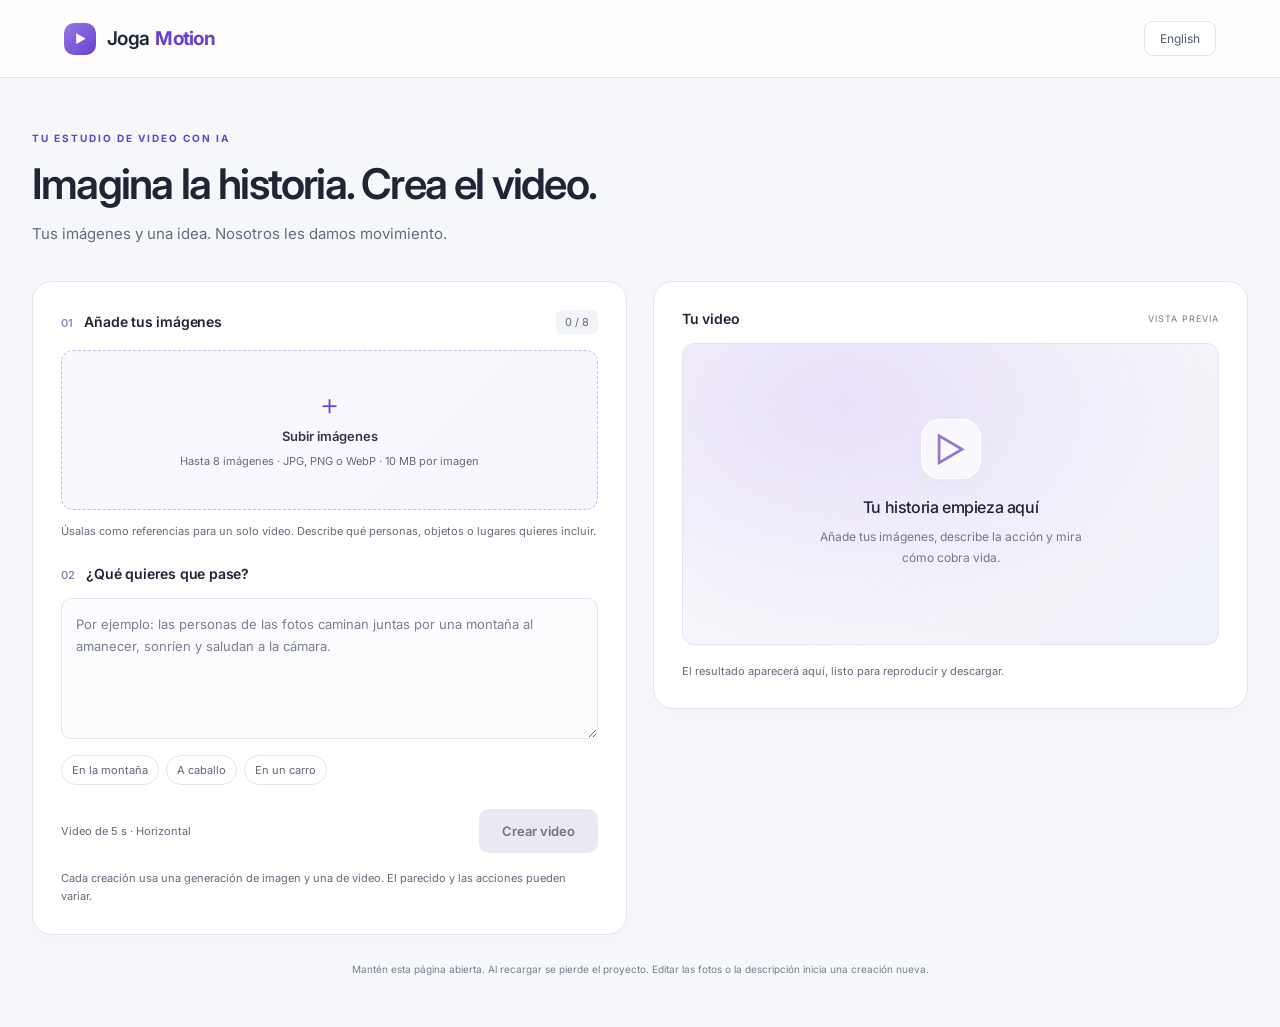
==== commit 117d88f0: "feat: unify Joga Motion into one simple eight-reference video studio" ====
--- a/creator.html
+++ b/creator.html
@@ -1,260 +1,44 @@
-<!DOCTYPE html>
+<!doctype html>
 <html lang="es">
 <head>
-  <meta charset="UTF-8" />
-  <meta name="viewport" content="width=device-width, initial-scale=1.0" />
-  <title data-t="c_page_title">Joga Motion — Creador</title>
-  <link rel="preconnect" href="https://fonts.googleapis.com" />
-  <link rel="preconnect" href="https://fonts.gstatic.com" crossorigin />
-  <link href="https://fonts.googleapis.com/css2?family=Inter:wght@300;400;500;600;700;900&family=Space+Grotesk:wght@400;500;700;800;900&display=swap" rel="stylesheet" />
-  <link rel="stylesheet" href="style.css" />
+  <meta charset="utf-8">
+  <meta name="viewport" content="width=device-width, initial-scale=1">
+  <title>Joga Motion — Crea tu video</title>
+  <link rel="preconnect" href="https://fonts.googleapis.com">
+  <link rel="preconnect" href="https://fonts.gstatic.com" crossorigin>
+  <link href="https://fonts.googleapis.com/css2?family=Inter:wght@400;500;600;700&display=swap" rel="stylesheet">
+  <link rel="stylesheet" href="studio.css">
+  <script src="studio.js" defer></script>
 </head>
 <body>
-
-<!-- NAV -->
-<nav class="nav">
-  <a href="index.html" class="nav-logo">
-    <div class="pip"></div>
-    <span class="joga">Joga</span><span class="motion">Motion</span>
-  </a>
-  <div class="nav-right">
-    <button id="lang-toggle" onclick="toggleLang()">EN</button>
-  </div>
-</nav>
-
-<!-- CREATOR HERO -->
-<div class="page-creator">
-  <div class="creator-hero">
-    <div class="creator-hero-bg"></div>
-    <h1 class="creator-title">Joga <span>Motion</span> <span class="creator-word" data-t="c_creator">Creador</span></h1>
-    <p class="creator-sub" data-t="c_sub"></p>
-  </div>
-
-  <!-- LAYOUT -->
-  <div class="creator-body">
-
-    <section class="compose-panel" aria-labelledby="composeTitle">
-      <div class="compose-heading">
-        <span class="compose-badge" data-t="co_badge"></span>
-        <h2 id="composeTitle" data-t="co_title"></h2>
-        <p class="scene-note" data-t="co_intro"></p>
-      </div>
-      <div class="compose-grid">
-        <div class="compose-inputs">
-          <div class="compose-photos">
-            <label class="compose-photo"><span data-t="co_person1"></span><img id="refPreview0" hidden alt="" /><input id="refInput0" type="file" accept="image/jpeg,image/png,image/webp" /><small data-t="co_formats"></small></label>
-            <label class="compose-photo"><span data-t="co_person2"></span><img id="refPreview1" hidden alt="" /><input id="refInput1" type="file" accept="image/jpeg,image/png,image/webp" /><small data-t="co_formats"></small></label>
-          </div>
-          <label class="ctrl-label" for="composePrompt" data-t="co_prompt"></label>
-          <textarea id="composePrompt" class="ctrl-textarea" maxlength="1800" rows="4" data-t="co_placeholder" data-t-attr="placeholder"></textarea>
-          <div class="compose-examples" id="composeExamples"></div>
-          <label class="ctrl-label" for="composeAspect" data-t="co_format"></label>
-          <select id="composeAspect"><option value="16:9" data-t="co_landscape"></option><option value="9:16" data-t="co_portrait"></option><option value="1:1" data-t="co_square"></option></select>
-          <p class="scene-note" data-t="co_note"></p>
-          <button type="button" id="composeBtn" class="btn-gen"></button>
-          <p id="composeStatus" class="scene-note" role="status" aria-live="polite"></p>
+  <header class="nav"><a class="brand" href="index.html"><span class="brand-icon" aria-hidden="true">▶</span>Joga <strong>Motion</strong></a><button id="language" type="button">English</button></header>
+  <main>
+    <header class="intro"><span class="eyebrow" data-copy="eyebrow"></span><h1 data-copy="title"></h1><p data-copy="subtitle"></p></header>
+    <div class="studio">
+      <section class="editor" aria-labelledby="photosTitle">
+        <div class="section-title"><h2 id="photosTitle"><span>01</span> <span data-copy="photos"></span></h2><span id="photoCount">0 / 8</span></div>
+        <button type="button" id="upload" class="upload"><span class="upload-icon" aria-hidden="true">＋</span><strong data-copy="upload"></strong><span data-copy="formats"></span></button>
+        <input type="file" id="photos" accept="image/jpeg,image/png,image/webp" multiple hidden>
+        <div id="thumbnails" class="thumbnails"></div>
+        <p class="hint" data-copy="referenceHint"></p>
+        <label class="section-title prompt-title" for="description"><span class="label"><span>02</span> <span data-copy="description"></span></span></label>
+        <textarea id="description" maxlength="1800" rows="5"></textarea>
+        <div class="examples" id="examples"></div>
+        <div class="create-row"><span class="video-spec" data-copy="spec"></span><button id="create" type="button" class="primary" disabled></button></div>
+        <p class="cost-note" data-copy="cost"></p>
+        <p id="message" class="message" role="status" aria-live="polite"></p>
+      </section>
+      <section class="preview" aria-labelledby="previewTitle">
+        <div class="section-title"><h2 id="previewTitle" data-copy="preview"></h2><span class="preview-tag" data-copy="previewTag"></span></div>
+        <div class="preview-screen">
+          <div id="emptyPreview" class="empty-preview"><div class="film-icon" aria-hidden="true">▷</div><h3 data-copy="emptyTitle"></h3><p data-copy="emptyText"></p></div>
+          <div id="progress" class="progress" hidden><span class="spinner" aria-hidden="true"></span><h3 id="progressTitle"></h3><p data-copy="progressNote"></p></div>
+          <video id="video" controls playsinline hidden></video>
         </div>
-        <div class="compose-review">
-          <p class="ctrl-label" data-t="co_review"></p>
-          <p id="composeEmpty" class="scene-note" data-t="co_empty"></p>
-          <img id="composePreview" hidden data-t="co_preview_alt" data-t-attr="alt" />
-          <p class="scene-note" data-t="co_next"></p>
-          <button type="button" class="btn-gen" id="useComposition" disabled data-t="co_use"></button>
-        </div>
-      </div>
-    </section>
-
-    <!-- LEFT: Upload -->
-    <div class="upload-col">
-      <button type="button" class="upload-zone" id="uploadZone" onclick="triggerUpload()" ondragover="onDragOver(event)" ondragleave="onDragLeave(event)" ondrop="onDrop(event)">
-        <span class="u-icon">＋</span>
-        <span class="u-hint" data-t="c_upload_hint"></span>
-        <span class="u-sub" data-t="c_upload_sub"></span>
-      </button>
-      <input type="file" id="fileInput" accept="image/jpeg,image/png,image/webp" multiple style="display:none" onchange="handleFile(this)" />
-      <h2 data-t="c_scenes"></h2>
-      <p id="sceneSummary" class="scene-note" aria-live="polite"></p>
-      <div id="sceneList" class="scene-list"></div>
-
-      <!-- Quick prompts -->
-      <div style="display:flex;flex-direction:column;gap:8px">
-        <p style="font-size:.66rem;font-weight:600;letter-spacing:.14em;text-transform:uppercase;color:var(--text-3)" data-t="c_quick_label"></p>
-        <div style="display:flex;flex-wrap:wrap;gap:8px" id="quickPrompts"></div>
-      </div>
+        <div class="preview-footer"><p data-copy="previewHint"></p><a id="download" class="primary" hidden data-copy="download"></a></div>
+      </section>
     </div>
-
-    <!-- RIGHT: Controls -->
-    <div class="ctrl-panel">
-      <h2 id="editorTitle"></h2>
-
-      <!-- Prompt -->
-      <div class="ctrl-box">
-        <p class="ctrl-label" data-t="c_prompt_label"></p>
-        <textarea class="ctrl-textarea" id="promptInput" rows="4" maxlength="1800" data-t-attr="placeholder" data-t="c_prompt_ph"></textarea>
-      </div>
-
-      <!-- Motion Style -->
-      <div class="ctrl-box">
-        <p class="ctrl-label" data-t="c_style_label"></p>
-        <div class="style-grid" id="styleGrid">
-          <button class="s-btn on" data-style="cinematic" data-t="s_cinematic"></button>
-          <button class="s-btn" data-style="smooth" data-t="s_smooth"></button>
-          <button class="s-btn" data-style="dynamic" data-t="s_dynamic"></button>
-          <button class="s-btn" data-style="dreamy" data-t="s_dreamy"></button>
-          <button class="s-btn" data-style="zoom" data-t="s_zoom"></button>
-          <button class="s-btn" data-style="pan" data-t="s_pan"></button>
-        </div>
-      </div>
-
-      <!-- Duration -->
-      <div class="ctrl-box">
-        <p class="ctrl-label" data-t="c_dur_label"></p>
-        <div class="dur-row">
-          <button class="d-btn on" data-dur="5" data-t="c_dur_5"></button>
-          <button class="d-btn" data-dur="10" data-t="c_dur_10"></button>
-        </div>
-      </div>
-
-      <!-- Intensity -->
-      <div class="ctrl-box">
-        <p class="ctrl-label" data-t="c_intensity_label"></p>
-        <div class="slider-wrap">
-          <span class="sl-label" data-t="c_int_low"></span>
-          <input type="range" class="intensity" id="intensitySlider" min="1" max="10" value="5" oninput="updateSlider(this)" />
-          <span class="sl-label" style="text-align:right" data-t="c_int_high"></span>
-        </div>
-      </div>
-
-      <p class="scene-note" data-t="c_scope"></p>
-      <!-- Generate -->
-      <button class="btn-gen" id="genBtn" onclick="generateVideo()">
-        <span data-t="c_generate"></span>
-      </button>
-
-    </div>
-
-    <div class="assembly-panel">
-      <h2 data-t="c_assembly"></h2>
-      <p class="scene-note" data-t="c_export_note"></p>
-      <button class="btn-gen" id="exportBtn" onclick="exportVideo()" disabled data-t="c_export"></button>
-    </div>
-
-    <!-- PROGRESS (full width) -->
-    <div class="prog-panel" id="progPanel">
-      <div class="prog-spinner"></div>
-      <p class="prog-label" data-t="c_prog_label"></p>
-      <h3 class="prog-title" data-t="c_prog_title"></h3>
-      <div class="prog-bar-bg"><div class="prog-bar" id="progBar"></div></div>
-      <p class="prog-step" id="progStep"></p>
-    </div>
-
-    <!-- RESULT (full width) -->
-    <div class="result-panel" id="resultPanel" style="position:relative">
-      <p class="result-tag" data-t="c_result_tag"></p>
-      <h3 class="result-title" data-t="c_result_title"></h3>
-      <div class="result-video-wrap">
-        <video id="resultVideo" controls playsinline style="width:100%;display:block"></video>
-      </div>
-      <div class="result-actions">
-        <button class="btn-dl" id="dlBtn" onclick="downloadVideo()" data-t="c_download"></button>
-        <button class="btn-again" onclick="resetCreator()" data-t="c_new"></button>
-      </div>
-    </div>
-
-  </div>
-</div>
-
-<!-- Error toast -->
-<div class="toast" id="toast" role="alert"></div>
-
-<script src="i18n.js"></script>
-<script src="creator.js"></script>
-<script>
-Object.assign(STRINGS.es, {
-  c_page_title: 'Joga Motion — Creador', c_creator: 'Creador',
-  c_scenes: 'Secuencia de escenas',
-  c_scope: 'Cada escena genera un clip independiente y consume una generación. El estilo y la intensidad son indicaciones para la IA, no controles exactos. Editar una escena requiere generarla de nuevo. Mantén esta página abierta; el proyecto no se guarda al recargar.',
-  c_assembly: 'Montaje final',
-  c_export: 'UNIR Y EXPORTAR VIDEO',
-  c_export_note: 'Cortes directos entre clips reales, sin audio. Exportación local a 720p (WebM o MP4 según navegador), con barras para conservar cada encuadre. Tarda aproximadamente lo que dura el video: mantén esta pestaña visible. También puedes descargar cada clip original.',
-  c_sub: 'Crea una historia con varias imágenes. Ordena, anima y une tus escenas.',
-  c_upload_hint: 'Añadir imágenes',
-  c_upload_sub: 'JPG, PNG, WebP · Máx 10 MB',
-  c_img_ready: 'Imagen lista',
-  c_change: 'Cambiar',
-  c_quick_label: 'Prompts rápidos',
-  c_prompt_label: 'Describe el movimiento',
-  c_prompt_ph: 'Ej: La cámara hace un lento zoom hacia el horizonte mientras el viento mueve los árboles...',
-  c_style_label: 'Estilo de movimiento',
-  s_cinematic:'Cinemático', s_smooth:'Suave', s_dynamic:'Dinámico',
-  s_dreamy:'Onírico', s_zoom:'Zoom In', s_pan:'Panorámica',
-  c_dur_label: 'Duración de esta escena',
-  c_dur_5: '5 segundos',
-  c_dur_10: '10 segundos',
-  c_intensity_label: 'Intensidad del movimiento',
-  c_int_low: 'Suave', c_int_high: 'Intensa',
-  c_generate: 'GENERAR / CONTINUAR ESCENAS',
-  c_prog_label: 'Procesando',
-  c_prog_title: 'La IA está animando tu imagen...',
-  c_result_tag: 'Video generado',
-  c_result_title: 'Vista previa',
-  c_download: 'DESCARGAR VIDEO',
-  c_new: 'CREAR OTRO',
-  c_err_no_img: 'Por favor sube una imagen primero.',
-  c_err_no_prompt: 'Describe cómo quieres que se mueva tu imagen.',
-  c_err_api: 'Error al generar el video. Intenta de nuevo.',
-  c_err_big: 'La imagen es muy pesada (máx 10 MB).',
-  c_err_type: 'Formato no válido. Usa JPG, PNG o WebP.',
-  c_step_uploading: 'Subiendo imagen...',
-  c_step_queued: 'En cola de procesamiento...',
-  c_step_animating: 'Animando tu imagen con IA...',
-  c_step_finalizing: 'Finalizando y optimizando...',
-  nav_back:'Joga Intelligence', nav_books:'Joga Books', nav_create:'Crear Video',
-});
-Object.assign(STRINGS.en, {
-  c_page_title: 'Joga Motion — Creator', c_creator: 'Creator',
-  c_scenes: 'Scene sequence',
-  c_scope: 'Each scene creates an independent clip and uses one generation. Style and intensity guide the AI; they are not exact controls. Editing a scene requires generating it again. Keep this page open; reloading does not save the project.',
-  c_assembly: 'Final edit',
-  c_export: 'JOIN AND EXPORT VIDEO',
-  c_export_note: 'Direct cuts between real clips, without audio. Local 720p export (WebM or MP4 depending on your browser), with bars to preserve framing. Takes roughly the video duration: keep this tab visible. You can also download each original clip.',
-  c_sub: 'Create a story with multiple images. Order, animate and join your scenes.',
-  c_upload_hint: 'Add images',
-  c_upload_sub: 'JPG, PNG, WebP · Max 10 MB',
-  c_img_ready: 'Image ready',
-  c_change: 'Change',
-  c_quick_label: 'Quick prompts',
-  c_prompt_label: 'Describe the motion',
-  c_prompt_ph: 'E.g.: The camera does a slow zoom toward the horizon as wind moves the trees...',
-  c_style_label: 'Motion style',
-  s_cinematic:'Cinematic', s_smooth:'Smooth', s_dynamic:'Dynamic',
-  s_dreamy:'Dreamy', s_zoom:'Zoom In', s_pan:'Pan',
-  c_dur_label: 'Scene duration',
-  c_dur_5: '5 seconds',
-  c_dur_10: '10 seconds',
-  c_intensity_label: 'Motion intensity',
-  c_int_low: 'Subtle', c_int_high: 'Intense',
-  c_generate: 'GENERATE / RESUME SCENES',
-  c_prog_label: 'Processing',
-  c_prog_title: 'AI is animating your image...',
-  c_result_tag: 'Video generated',
-  c_result_title: 'Preview',
-  c_download: 'DOWNLOAD VIDEO',
-  c_new: 'CREATE ANOTHER',
-  c_err_no_img: 'Please upload an image first.',
-  c_err_no_prompt: 'Describe how you want your image to move.',
-  c_err_api: 'Error generating video. Please try again.',
-  c_err_big: 'Image too large (max 10 MB).',
-  c_err_type: 'Invalid format. Use JPG, PNG or WebP.',
-  c_step_uploading: 'Uploading image...',
-  c_step_queued: 'In processing queue...',
-  c_step_animating: 'Animating your image with AI...',
-  c_step_finalizing: 'Finalizing and optimizing...',
-  nav_back:'Joga Intelligence', nav_books:'Joga Books', nav_create:'Create Video',
-});
-
-document.addEventListener('DOMContentLoaded', () => { applyLang(); initCreator(); });
-</script>
-<script src="composer.js"></script>
+    <p class="footer-note" data-copy="footer"></p>
+  </main>
 </body>
 </html>
--- a/studio.css
+++ b/studio.css
@@ -0,0 +1 @@
+:root{font-family:Inter,system-ui,sans-serif;color:#202435;background:#f6f7fb;font-synthesis:none;color-scheme:light;--accent:#6941cf;--muted:#646b7b;--line:#e2e5ef}*{box-sizing:border-box}body{margin:0}button,textarea,input{font:inherit}button,a{-webkit-tap-highlight-color:transparent}button{cursor:pointer}a{color:inherit;text-decoration:none}button:disabled{cursor:not-allowed}button:focus-visible,a:focus-visible{outline:3px solid #b79aea;outline-offset:3px}[hidden]{display:none!important}.nav{height:78px;padding:0 5vw;display:flex;align-items:center;justify-content:space-between;background:#ffffffed;border-bottom:1px solid var(--line)}.brand{display:flex;align-items:center;gap:6px;font-size:19px;font-weight:600;letter-spacing:-.7px}.brand strong{color:var(--accent)}.brand-icon{display:grid;place-items:center;width:32px;height:32px;background:linear-gradient(135deg,#9878eb,#6840c8);color:white;border-radius:10px;font-size:12px;margin-right:5px}.nav button{padding:9px 15px;border:1px solid var(--line);background:white;border-radius:9px;font-size:12px;color:#555e72}main{max-width:1280px;padding:48px 32px 24px;margin:auto}.intro{margin-bottom:34px}.eyebrow{font-size:10px;letter-spacing:2px;color:var(--accent);font-weight:700}.intro h1{font-size:clamp(30px,3.3vw,44px);letter-spacing:-1.8px;font-weight:600;margin:12px 0}.intro p{color:var(--muted);font-size:15px;line-height:1.7;margin:0}.studio{display:grid;grid-template-columns:minmax(0,1fr) minmax(0,1fr);gap:26px;align-items:start}.editor,.preview{background:white;border:1px solid var(--line);border-radius:20px;padding:28px;box-shadow:0 8px 28px #30254804;min-width:0}.section-title{display:flex;align-items:center;justify-content:space-between;margin-bottom:16px}.section-title h2,.section-title .label{font-size:14px;font-weight:600;letter-spacing:-.2px;margin:0}.section-title h2>span:first-child,.section-title .label>span:first-child{color:#9685b9;font-size:11px;margin-right:8px}.section-title #photoCount{font-size:11px;color:var(--muted);background:#f3f4f8;padding:5px 9px;border-radius:6px}.upload{width:100%;min-height:160px;display:flex;flex-direction:column;align-items:center;justify-content:center;gap:10px;border:1.5px dashed #c9bce6;border-radius:12px;background:linear-gradient(135deg,#fbf9ff,#f7f6fc);color:#3b334f}.upload:hover,.upload.drag{border-color:var(--accent);background:#f0eafb}.upload-icon{font-size:27px;color:var(--accent);line-height:1}.upload strong{font-size:13px;font-weight:600}.upload>span:last-child{font-size:11px;color:var(--muted)}.hint,.cost-note{font-size:11px;line-height:1.7;color:var(--muted)}.hint{margin:12px 0 25px}.prompt-title{margin-top:5px}textarea{width:100%;border:1px solid var(--line);border-radius:10px;background:#fcfcfe;padding:14px;resize:vertical;min-height:125px;font-size:13px;line-height:1.7;color:#2c3040}textarea::placeholder{color:#7a8192}textarea:focus{outline:none;border-color:#aa8bdf;box-shadow:0 0 0 3px #f0eafb}.examples{display:flex;gap:7px;flex-wrap:wrap;margin:12px 0 24px}.examples button{font-size:11px;color:#696178;background:#fff;border:1px solid var(--line);border-radius:20px;padding:7px 10px}.examples button:hover{background:#f6f1fc;border-color:#cbbbe6}.create-row{display:flex;align-items:center;justify-content:space-between;gap:15px}.video-spec{font-size:11px;color:var(--muted)}.primary{display:inline-flex;justify-content:center;align-items:center;padding:14px 23px;border:0;border-radius:10px;background:var(--accent);color:#fff;font-size:13px;font-weight:600;white-space:nowrap}.primary:hover{background:#5933b7}.primary:disabled{background:#eae8f0;color:#777183}.cost-note{margin:16px 0 0}.message{font-size:12px;line-height:1.7;margin:12px 0 0;color:#964425;overflow-wrap:anywhere}.message:empty{display:none}.preview-tag{font-size:9px;letter-spacing:1px;color:#81758f}.preview-screen{aspect-ratio:16/9;border:1px solid #e8e2f3;border-radius:12px;background:radial-gradient(ellipse at 30% 20%,#e9e1fa,transparent 70%),linear-gradient(135deg,#f9f7fc,#f0f2f9);display:grid;place-items:center;overflow:hidden;position:relative}.empty-preview,.progress{text-align:center;padding:25px;max-width:330px}.film-icon{height:60px;width:60px;margin:0 auto 18px;background:#ffffffb0;border:1px solid #fff;border-radius:18px;display:grid;place-items:center;font-size:35px;color:#9678c9;box-shadow:0 6px 20px #6f4bac0a}.empty-preview h3,.progress h3{font-size:16px;font-weight:500;letter-spacing:-.4px;margin:0 0 10px}.empty-preview p,.progress p{font-size:12px;line-height:1.7;color:#7a7388;margin:0}.preview video{width:100%;height:100%;object-fit:contain;background:#16141d}.preview-footer{display:flex;flex-direction:column;align-items:flex-start;gap:16px}.preview-footer p{font-size:11px;line-height:1.7;color:var(--muted);margin:17px 0 0}.footer-note{text-align:center;font-size:10px;line-height:1.8;color:#777d8e;margin:25px 0}.thumbnails{display:grid;grid-template-columns:repeat(4,minmax(0,1fr));gap:9px}.thumbnails:not(:empty){margin-top:14px}.thumbnail{position:relative;margin:0;min-width:0}.thumbnail img{width:100%;aspect-ratio:1;object-fit:cover;border-radius:8px;display:block;border:1px solid var(--line)}.thumbnail figcaption{font-size:10px;color:var(--muted);padding:6px 0}.thumbnail button{position:absolute;right:4px;top:4px;width:23px;height:23px;background:#ffffffed;border:1px solid #ddd;border-radius:50%;color:#444;font-size:16px;line-height:1}.spinner{display:block;width:30px;height:30px;border:2px solid #ded3f0;border-top-color:var(--accent);border-radius:50%;animation:spin 1s linear infinite;margin:0 auto 18px}@keyframes spin{to{transform:rotate(360deg)}}@media(max-width:900px){.studio{grid-template-columns:1fr;max-width:650px;margin:auto}.intro{max-width:650px;margin-inline:auto}.preview-screen{min-height:220px}}@media(max-width:480px){.nav{height:66px;padding:0 20px}main{padding:30px 16px 20px}.intro h1{font-size:32px;letter-spacing:-1.3px}.intro p{font-size:13px}.editor,.preview{padding:20px}.create-row{align-items:stretch;flex-direction:column;gap:12px}.primary{width:100%}.thumbnails{grid-template-columns:repeat(4,minmax(0,1fr))}.preview-screen{aspect-ratio:auto;min-height:230px}}@media(prefers-reduced-motion:reduce){.spinner{animation-duration:2s}}
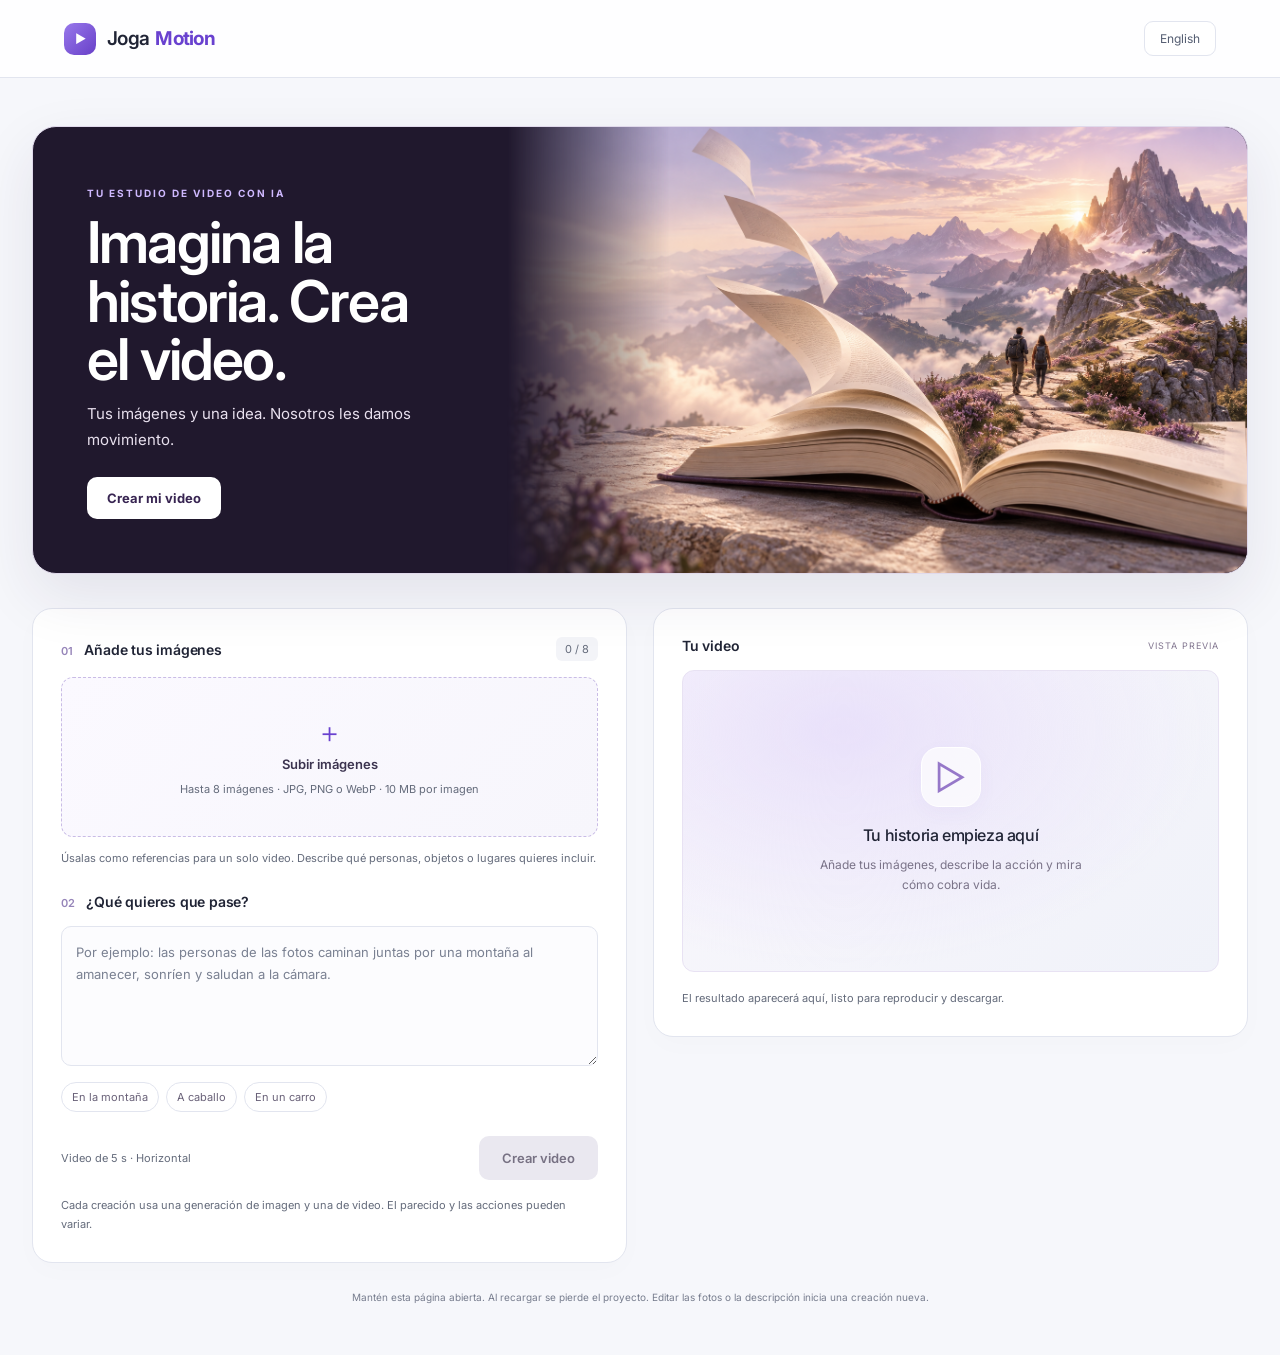
==== commit 45538faf: "style: add cinematic Joga Motion brand hero" ====
--- a/creator.html
+++ b/creator.html
@@ -13,8 +13,11 @@
 <body>
   <header class="nav"><a class="brand" href="index.html"><span class="brand-icon" aria-hidden="true">▶</span>Joga <strong>Motion</strong></a><button id="language" type="button">English</button></header>
   <main>
-    <header class="intro"><span class="eyebrow" data-copy="eyebrow"></span><h1 data-copy="title"></h1><p data-copy="subtitle"></p></header>
-    <div class="studio">
+    <header class="intro hero">
+      <div class="hero-copy"><span class="eyebrow" data-copy="eyebrow"></span><h1 data-copy="title"></h1><p data-copy="subtitle"></p><a class="hero-action" href="#createStudio" data-copy="heroAction"></a></div>
+      <img class="hero-image" src="joga-motion-brand-hero.png" alt="Un libro se transforma en una aventura cinematográfica entre montañas">
+    </header>
+    <div class="studio" id="createStudio">
       <section class="editor" aria-labelledby="photosTitle">
         <div class="section-title"><h2 id="photosTitle"><span>01</span> <span data-copy="photos"></span></h2><span id="photoCount">0 / 8</span></div>
         <button type="button" id="upload" class="upload"><span class="upload-icon" aria-hidden="true">＋</span><strong data-copy="upload"></strong><span data-copy="formats"></span></button>
--- a/studio.css
+++ b/studio.css
@@ -1 +1,3 @@
 :root{font-family:Inter,system-ui,sans-serif;color:#202435;background:#f6f7fb;font-synthesis:none;color-scheme:light;--accent:#6941cf;--muted:#646b7b;--line:#e2e5ef}*{box-sizing:border-box}body{margin:0}button,textarea,input{font:inherit}button,a{-webkit-tap-highlight-color:transparent}button{cursor:pointer}a{color:inherit;text-decoration:none}button:disabled{cursor:not-allowed}button:focus-visible,a:focus-visible{outline:3px solid #b79aea;outline-offset:3px}[hidden]{display:none!important}.nav{height:78px;padding:0 5vw;display:flex;align-items:center;justify-content:space-between;background:#ffffffed;border-bottom:1px solid var(--line)}.brand{display:flex;align-items:center;gap:6px;font-size:19px;font-weight:600;letter-spacing:-.7px}.brand strong{color:var(--accent)}.brand-icon{display:grid;place-items:center;width:32px;height:32px;background:linear-gradient(135deg,#9878eb,#6840c8);color:white;border-radius:10px;font-size:12px;margin-right:5px}.nav button{padding:9px 15px;border:1px solid var(--line);background:white;border-radius:9px;font-size:12px;color:#555e72}main{max-width:1280px;padding:48px 32px 24px;margin:auto}.intro{margin-bottom:34px}.eyebrow{font-size:10px;letter-spacing:2px;color:var(--accent);font-weight:700}.intro h1{font-size:clamp(30px,3.3vw,44px);letter-spacing:-1.8px;font-weight:600;margin:12px 0}.intro p{color:var(--muted);font-size:15px;line-height:1.7;margin:0}.studio{display:grid;grid-template-columns:minmax(0,1fr) minmax(0,1fr);gap:26px;align-items:start}.editor,.preview{background:white;border:1px solid var(--line);border-radius:20px;padding:28px;box-shadow:0 8px 28px #30254804;min-width:0}.section-title{display:flex;align-items:center;justify-content:space-between;margin-bottom:16px}.section-title h2,.section-title .label{font-size:14px;font-weight:600;letter-spacing:-.2px;margin:0}.section-title h2>span:first-child,.section-title .label>span:first-child{color:#9685b9;font-size:11px;margin-right:8px}.section-title #photoCount{font-size:11px;color:var(--muted);background:#f3f4f8;padding:5px 9px;border-radius:6px}.upload{width:100%;min-height:160px;display:flex;flex-direction:column;align-items:center;justify-content:center;gap:10px;border:1.5px dashed #c9bce6;border-radius:12px;background:linear-gradient(135deg,#fbf9ff,#f7f6fc);color:#3b334f}.upload:hover,.upload.drag{border-color:var(--accent);background:#f0eafb}.upload-icon{font-size:27px;color:var(--accent);line-height:1}.upload strong{font-size:13px;font-weight:600}.upload>span:last-child{font-size:11px;color:var(--muted)}.hint,.cost-note{font-size:11px;line-height:1.7;color:var(--muted)}.hint{margin:12px 0 25px}.prompt-title{margin-top:5px}textarea{width:100%;border:1px solid var(--line);border-radius:10px;background:#fcfcfe;padding:14px;resize:vertical;min-height:125px;font-size:13px;line-height:1.7;color:#2c3040}textarea::placeholder{color:#7a8192}textarea:focus{outline:none;border-color:#aa8bdf;box-shadow:0 0 0 3px #f0eafb}.examples{display:flex;gap:7px;flex-wrap:wrap;margin:12px 0 24px}.examples button{font-size:11px;color:#696178;background:#fff;border:1px solid var(--line);border-radius:20px;padding:7px 10px}.examples button:hover{background:#f6f1fc;border-color:#cbbbe6}.create-row{display:flex;align-items:center;justify-content:space-between;gap:15px}.video-spec{font-size:11px;color:var(--muted)}.primary{display:inline-flex;justify-content:center;align-items:center;padding:14px 23px;border:0;border-radius:10px;background:var(--accent);color:#fff;font-size:13px;font-weight:600;white-space:nowrap}.primary:hover{background:#5933b7}.primary:disabled{background:#eae8f0;color:#777183}.cost-note{margin:16px 0 0}.message{font-size:12px;line-height:1.7;margin:12px 0 0;color:#964425;overflow-wrap:anywhere}.message:empty{display:none}.preview-tag{font-size:9px;letter-spacing:1px;color:#81758f}.preview-screen{aspect-ratio:16/9;border:1px solid #e8e2f3;border-radius:12px;background:radial-gradient(ellipse at 30% 20%,#e9e1fa,transparent 70%),linear-gradient(135deg,#f9f7fc,#f0f2f9);display:grid;place-items:center;overflow:hidden;position:relative}.empty-preview,.progress{text-align:center;padding:25px;max-width:330px}.film-icon{height:60px;width:60px;margin:0 auto 18px;background:#ffffffb0;border:1px solid #fff;border-radius:18px;display:grid;place-items:center;font-size:35px;color:#9678c9;box-shadow:0 6px 20px #6f4bac0a}.empty-preview h3,.progress h3{font-size:16px;font-weight:500;letter-spacing:-.4px;margin:0 0 10px}.empty-preview p,.progress p{font-size:12px;line-height:1.7;color:#7a7388;margin:0}.preview video{width:100%;height:100%;object-fit:contain;background:#16141d}.preview-footer{display:flex;flex-direction:column;align-items:flex-start;gap:16px}.preview-footer p{font-size:11px;line-height:1.7;color:var(--muted);margin:17px 0 0}.footer-note{text-align:center;font-size:10px;line-height:1.8;color:#777d8e;margin:25px 0}.thumbnails{display:grid;grid-template-columns:repeat(4,minmax(0,1fr));gap:9px}.thumbnails:not(:empty){margin-top:14px}.thumbnail{position:relative;margin:0;min-width:0}.thumbnail img{width:100%;aspect-ratio:1;object-fit:cover;border-radius:8px;display:block;border:1px solid var(--line)}.thumbnail figcaption{font-size:10px;color:var(--muted);padding:6px 0}.thumbnail button{position:absolute;right:4px;top:4px;width:23px;height:23px;background:#ffffffed;border:1px solid #ddd;border-radius:50%;color:#444;font-size:16px;line-height:1}.spinner{display:block;width:30px;height:30px;border:2px solid #ded3f0;border-top-color:var(--accent);border-radius:50%;animation:spin 1s linear infinite;margin:0 auto 18px}@keyframes spin{to{transform:rotate(360deg)}}@media(max-width:900px){.studio{grid-template-columns:1fr;max-width:650px;margin:auto}.intro{max-width:650px;margin-inline:auto}.preview-screen{min-height:220px}}@media(max-width:480px){.nav{height:66px;padding:0 20px}main{padding:30px 16px 20px}.intro h1{font-size:32px;letter-spacing:-1.3px}.intro p{font-size:13px}.editor,.preview{padding:20px}.create-row{align-items:stretch;flex-direction:column;gap:12px}.primary{width:100%}.thumbnails{grid-template-columns:repeat(4,minmax(0,1fr))}.preview-screen{aspect-ratio:auto;min-height:230px}}@media(prefers-reduced-motion:reduce){.spinner{animation-duration:2s}}
+
+.hero{position:relative;min-height:360px;display:grid;grid-template-columns:minmax(300px,.8fr) minmax(460px,1.25fr);align-items:center;overflow:hidden;border:1px solid #e0d9eb;border-radius:24px;background:#20182d;box-shadow:0 22px 60px #2f1e4d18}.hero-copy{position:relative;z-index:2;padding:54px;color:#fff}.hero-copy .eyebrow{color:#cfb9ff}.hero-copy h1{max-width:520px;color:#fff;font-size:clamp(38px,4.5vw,62px);line-height:1.02}.hero-copy p{max-width:430px;color:#e8e0ee}.hero-action{display:inline-flex;margin-top:25px;padding:13px 20px;border-radius:10px;background:#fff;color:#382552;font-size:13px;font-weight:700}.hero-image{width:100%;height:100%;min-height:360px;object-fit:cover;object-position:58% center;mask-image:linear-gradient(to right,transparent 0,#000 22%)}.studio{scroll-margin-top:24px}@media(max-width:900px){.hero{grid-template-columns:1fr;min-height:0}.hero-copy{padding:38px 32px}.hero-image{min-height:260px;mask-image:linear-gradient(to bottom,transparent 0,#000 20%);margin-top:-35px}.intro.hero{max-width:none}}@media(max-width:480px){.hero-copy{padding:30px 24px}.hero-copy h1{font-size:38px}.hero-image{min-height:210px}}
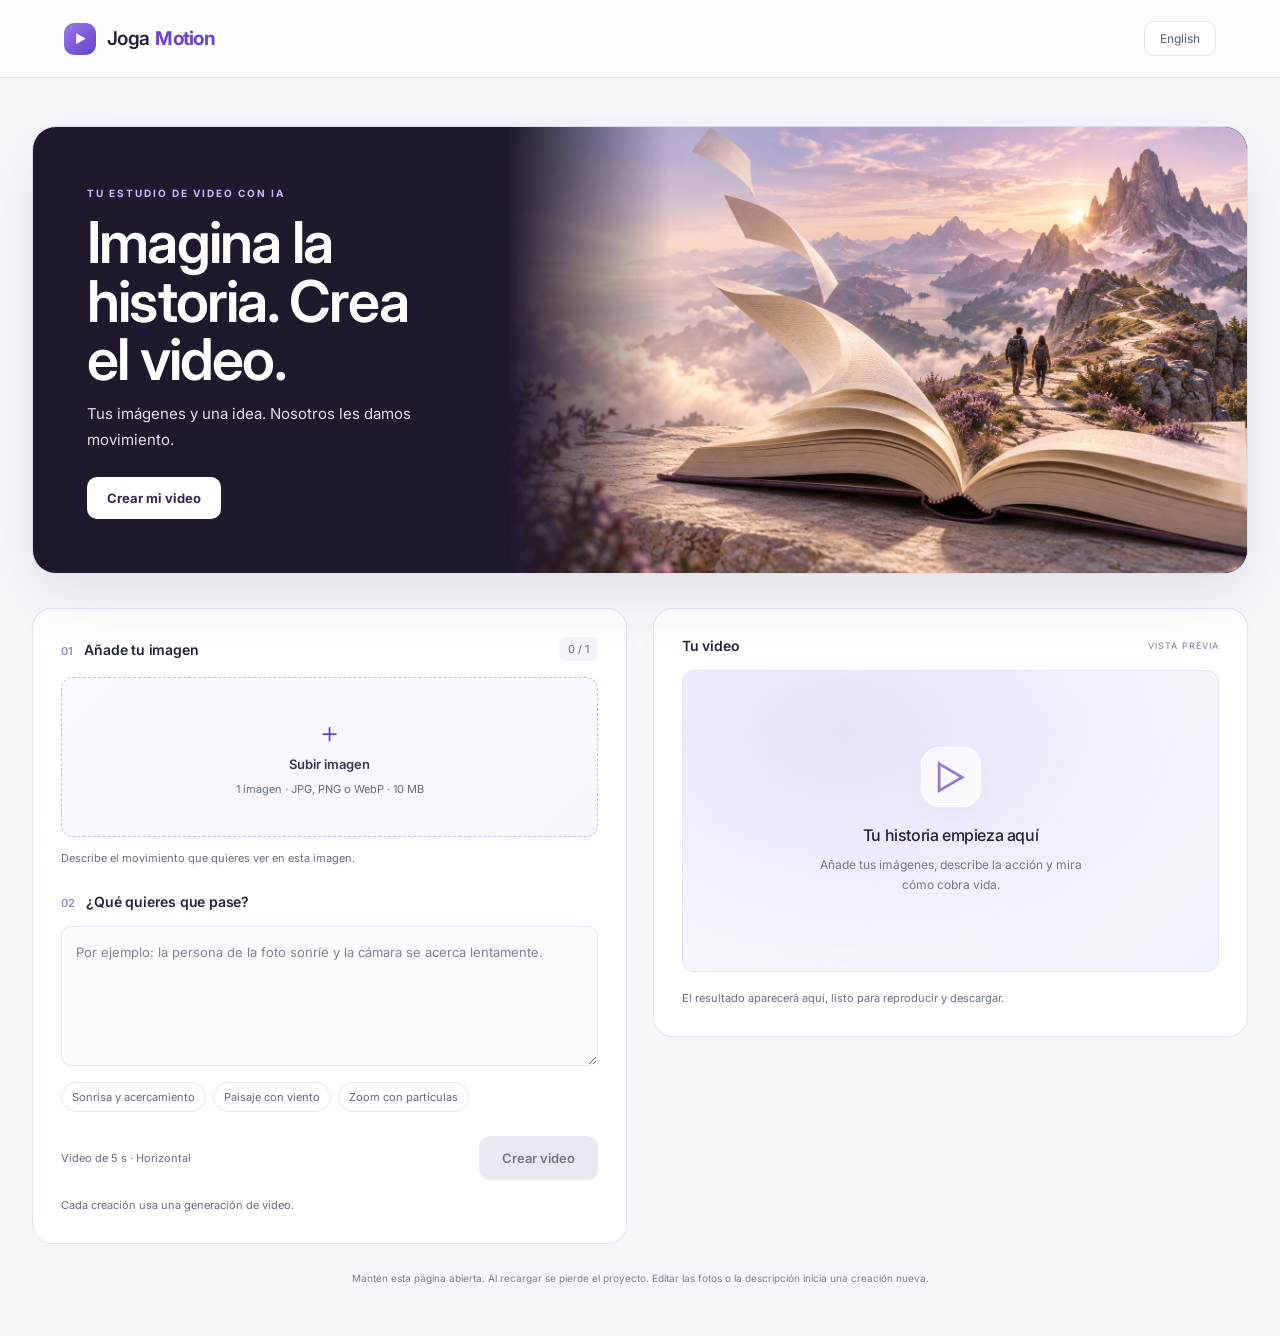
==== commit de6e3d11: "fix: video directo sin paso de imagen, motivo real de error y sondeo tolerante / direct-to-video flo" ====
--- a/creator.html
+++ b/creator.html
@@ -21,7 +21,7 @@
       <section class="editor" aria-labelledby="photosTitle">
         <div class="section-title"><h2 id="photosTitle"><span>01</span> <span data-copy="photos"></span></h2><span id="photoCount">0 / 8</span></div>
         <button type="button" id="upload" class="upload"><span class="upload-icon" aria-hidden="true">＋</span><strong data-copy="upload"></strong><span data-copy="formats"></span></button>
-        <input type="file" id="photos" accept="image/jpeg,image/png,image/webp" multiple hidden>
+        <input type="file" id="photos" accept="image/jpeg,image/png,image/webp" hidden>
         <div id="thumbnails" class="thumbnails"></div>
         <p class="hint" data-copy="referenceHint"></p>
         <label class="section-title prompt-title" for="description"><span class="label"><span>02</span> <span data-copy="description"></span></span></label>
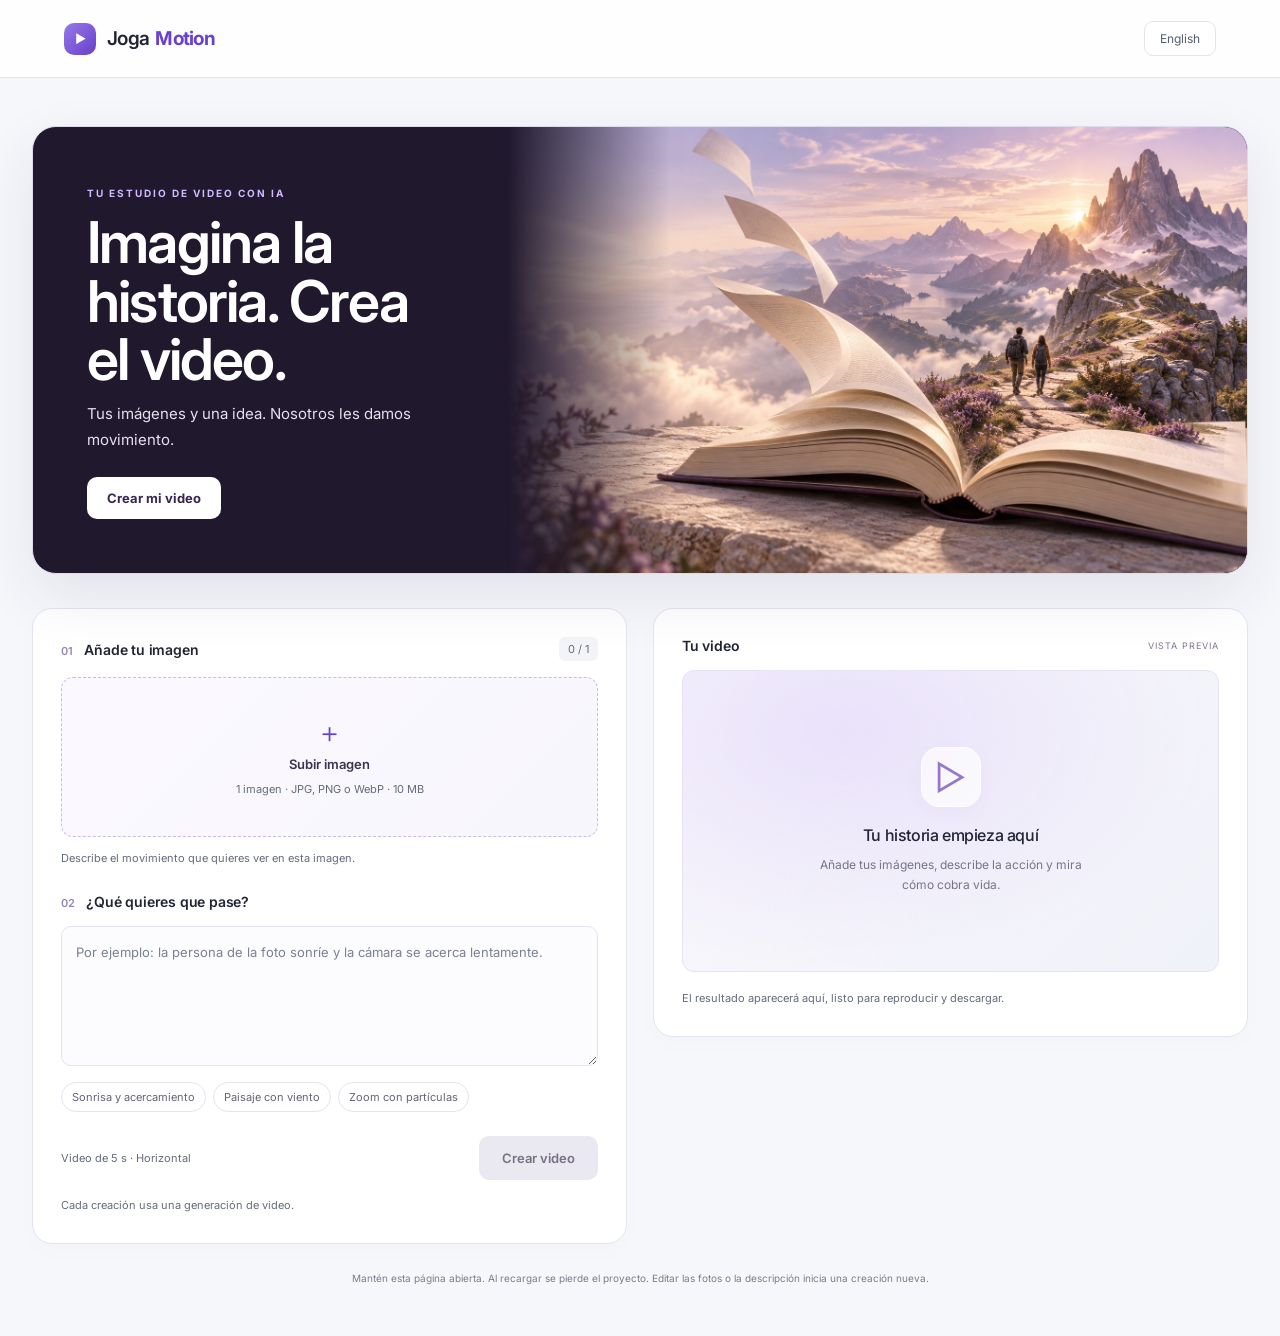
==== commit b6555e0d: "perf: hero del creador a JPEG (2,1 MB -> 370 KB) y CSS muerto fuera de style.css / creator hero to J" ====
--- a/creator.html
+++ b/creator.html
@@ -15,7 +15,7 @@
   <main>
     <header class="intro hero">
       <div class="hero-copy"><span class="eyebrow" data-copy="eyebrow"></span><h1 data-copy="title"></h1><p data-copy="subtitle"></p><a class="hero-action" href="#createStudio" data-copy="heroAction"></a></div>
-      <img class="hero-image" src="joga-motion-brand-hero.png" alt="Un libro se transforma en una aventura cinematográfica entre montañas">
+      <img class="hero-image" src="joga-motion-brand-hero.jpg" width="1672" height="941" alt="Un libro se transforma en una aventura cinematográfica entre montañas">
     </header>
     <div class="studio" id="createStudio">
       <section class="editor" aria-labelledby="photosTitle">
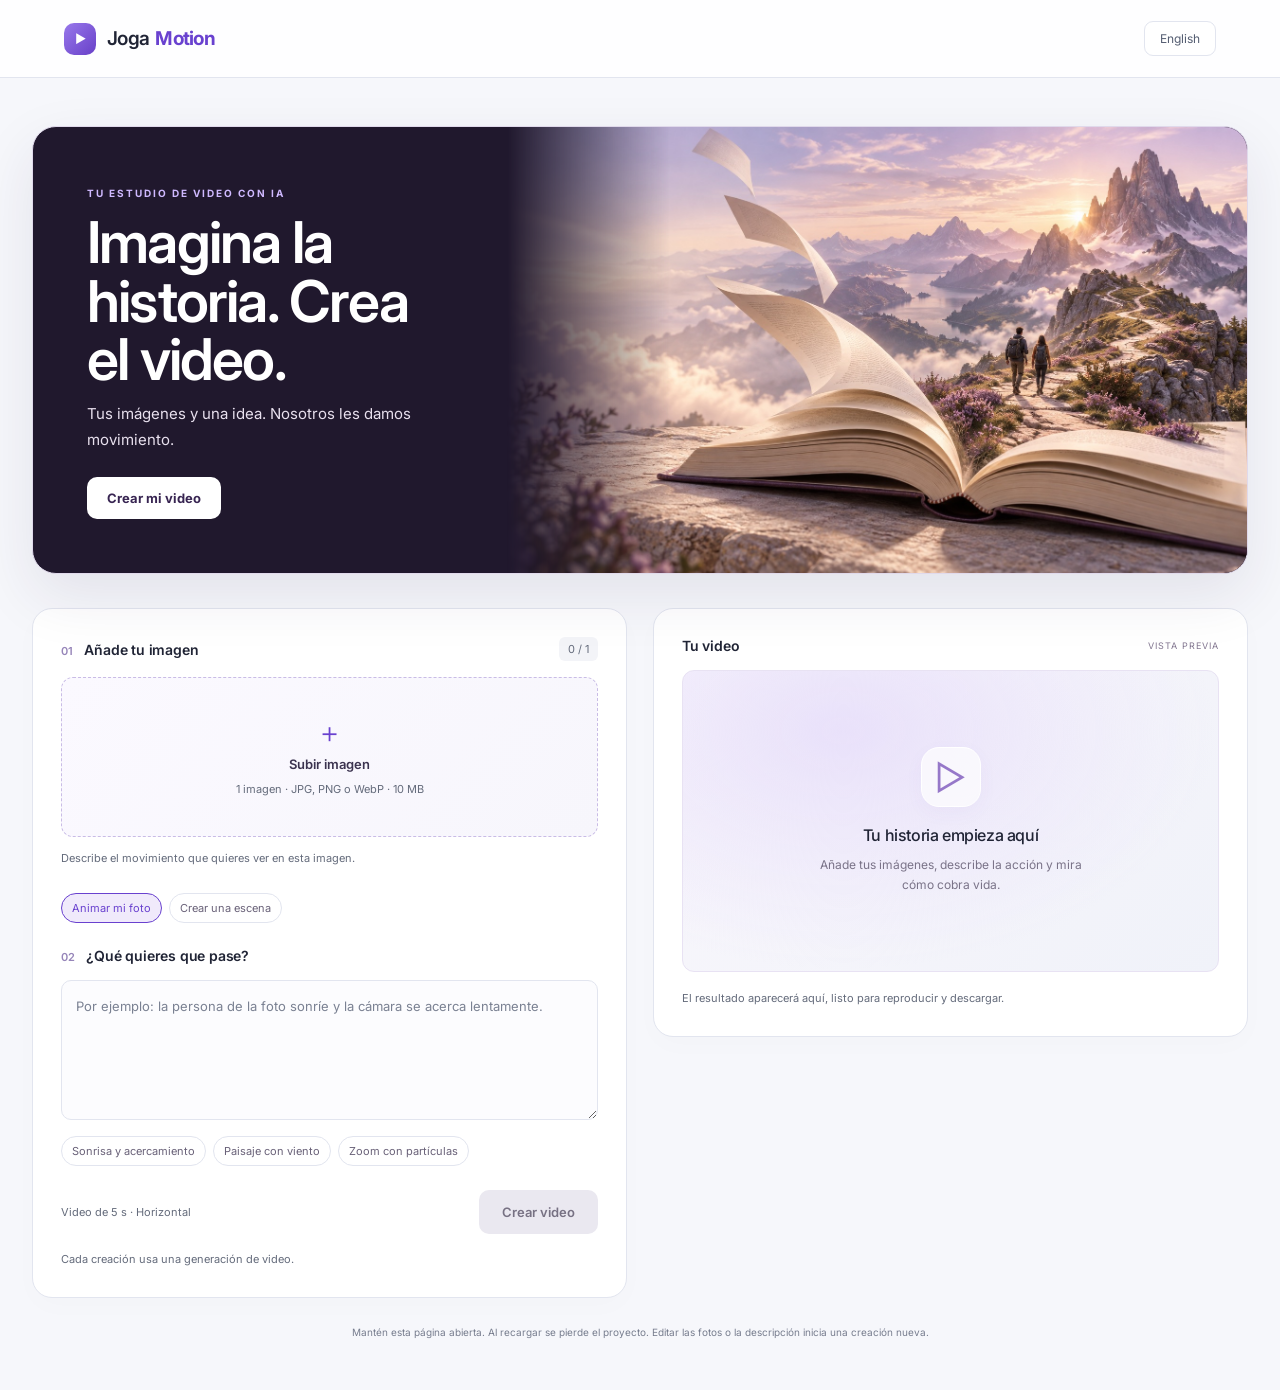
==== commit 7a0e97a9: "feat: crear una escena nueva con soul/reference antes de animar / create a new scene with soul/refer" ====
--- a/creator.html
+++ b/creator.html
@@ -24,6 +24,7 @@
         <input type="file" id="photos" accept="image/jpeg,image/png,image/webp" hidden>
         <div id="thumbnails" class="thumbnails"></div>
         <p class="hint" data-copy="referenceHint"></p>
+        <div id="modes" class="examples"></div>
         <label class="section-title prompt-title" for="description"><span class="label"><span>02</span> <span data-copy="description"></span></span></label>
         <textarea id="description" maxlength="1800" rows="5"></textarea>
         <div class="examples" id="examples"></div>
@@ -37,8 +38,9 @@
           <div id="emptyPreview" class="empty-preview"><div class="film-icon" aria-hidden="true">▷</div><h3 data-copy="emptyTitle"></h3><p data-copy="emptyText"></p></div>
           <div id="progress" class="progress" hidden><span class="spinner" aria-hidden="true"></span><h3 id="progressTitle"></h3><p data-copy="progressNote"></p></div>
           <video id="video" controls playsinline hidden></video>
+          <img id="scene" hidden alt="">
         </div>
-        <div class="preview-footer"><p data-copy="previewHint"></p><a id="download" class="primary" hidden data-copy="download"></a></div>
+        <div class="preview-footer"><p data-copy="previewHint"></p><a id="download" class="primary" hidden data-copy="download"></a><button id="again" type="button" hidden data-copy="otherScene"></button></div>
       </section>
     </div>
     <p class="footer-note" data-copy="footer"></p>
--- a/studio.css
+++ b/studio.css
@@ -1,3 +1,3 @@
-:root{font-family:Inter,system-ui,sans-serif;color:#202435;background:#f6f7fb;font-synthesis:none;color-scheme:light;--accent:#6941cf;--muted:#646b7b;--line:#e2e5ef}*{box-sizing:border-box}body{margin:0}button,textarea,input{font:inherit}button,a{-webkit-tap-highlight-color:transparent}button{cursor:pointer}a{color:inherit;text-decoration:none}button:disabled{cursor:not-allowed}button:focus-visible,a:focus-visible{outline:3px solid #b79aea;outline-offset:3px}[hidden]{display:none!important}.nav{height:78px;padding:0 5vw;display:flex;align-items:center;justify-content:space-between;background:#ffffffed;border-bottom:1px solid var(--line)}.brand{display:flex;align-items:center;gap:6px;font-size:19px;font-weight:600;letter-spacing:-.7px}.brand strong{color:var(--accent)}.brand-icon{display:grid;place-items:center;width:32px;height:32px;background:linear-gradient(135deg,#9878eb,#6840c8);color:white;border-radius:10px;font-size:12px;margin-right:5px}.nav button{padding:9px 15px;border:1px solid var(--line);background:white;border-radius:9px;font-size:12px;color:#555e72}main{max-width:1280px;padding:48px 32px 24px;margin:auto}.intro{margin-bottom:34px}.eyebrow{font-size:10px;letter-spacing:2px;color:var(--accent);font-weight:700}.intro h1{font-size:clamp(30px,3.3vw,44px);letter-spacing:-1.8px;font-weight:600;margin:12px 0}.intro p{color:var(--muted);font-size:15px;line-height:1.7;margin:0}.studio{display:grid;grid-template-columns:minmax(0,1fr) minmax(0,1fr);gap:26px;align-items:start}.editor,.preview{background:white;border:1px solid var(--line);border-radius:20px;padding:28px;box-shadow:0 8px 28px #30254804;min-width:0}.section-title{display:flex;align-items:center;justify-content:space-between;margin-bottom:16px}.section-title h2,.section-title .label{font-size:14px;font-weight:600;letter-spacing:-.2px;margin:0}.section-title h2>span:first-child,.section-title .label>span:first-child{color:#9685b9;font-size:11px;margin-right:8px}.section-title #photoCount{font-size:11px;color:var(--muted);background:#f3f4f8;padding:5px 9px;border-radius:6px}.upload{width:100%;min-height:160px;display:flex;flex-direction:column;align-items:center;justify-content:center;gap:10px;border:1.5px dashed #c9bce6;border-radius:12px;background:linear-gradient(135deg,#fbf9ff,#f7f6fc);color:#3b334f}.upload:hover,.upload.drag{border-color:var(--accent);background:#f0eafb}.upload-icon{font-size:27px;color:var(--accent);line-height:1}.upload strong{font-size:13px;font-weight:600}.upload>span:last-child{font-size:11px;color:var(--muted)}.hint,.cost-note{font-size:11px;line-height:1.7;color:var(--muted)}.hint{margin:12px 0 25px}.prompt-title{margin-top:5px}textarea{width:100%;border:1px solid var(--line);border-radius:10px;background:#fcfcfe;padding:14px;resize:vertical;min-height:125px;font-size:13px;line-height:1.7;color:#2c3040}textarea::placeholder{color:#7a8192}textarea:focus{outline:none;border-color:#aa8bdf;box-shadow:0 0 0 3px #f0eafb}.examples{display:flex;gap:7px;flex-wrap:wrap;margin:12px 0 24px}.examples button{font-size:11px;color:#696178;background:#fff;border:1px solid var(--line);border-radius:20px;padding:7px 10px}.examples button:hover{background:#f6f1fc;border-color:#cbbbe6}.create-row{display:flex;align-items:center;justify-content:space-between;gap:15px}.video-spec{font-size:11px;color:var(--muted)}.primary{display:inline-flex;justify-content:center;align-items:center;padding:14px 23px;border:0;border-radius:10px;background:var(--accent);color:#fff;font-size:13px;font-weight:600;white-space:nowrap}.primary:hover{background:#5933b7}.primary:disabled{background:#eae8f0;color:#777183}.cost-note{margin:16px 0 0}.message{font-size:12px;line-height:1.7;margin:12px 0 0;color:#964425;overflow-wrap:anywhere}.message:empty{display:none}.preview-tag{font-size:9px;letter-spacing:1px;color:#81758f}.preview-screen{aspect-ratio:16/9;border:1px solid #e8e2f3;border-radius:12px;background:radial-gradient(ellipse at 30% 20%,#e9e1fa,transparent 70%),linear-gradient(135deg,#f9f7fc,#f0f2f9);display:grid;place-items:center;overflow:hidden;position:relative}.empty-preview,.progress{text-align:center;padding:25px;max-width:330px}.film-icon{height:60px;width:60px;margin:0 auto 18px;background:#ffffffb0;border:1px solid #fff;border-radius:18px;display:grid;place-items:center;font-size:35px;color:#9678c9;box-shadow:0 6px 20px #6f4bac0a}.empty-preview h3,.progress h3{font-size:16px;font-weight:500;letter-spacing:-.4px;margin:0 0 10px}.empty-preview p,.progress p{font-size:12px;line-height:1.7;color:#7a7388;margin:0}.preview video{width:100%;height:100%;object-fit:contain;background:#16141d}.preview-footer{display:flex;flex-direction:column;align-items:flex-start;gap:16px}.preview-footer p{font-size:11px;line-height:1.7;color:var(--muted);margin:17px 0 0}.footer-note{text-align:center;font-size:10px;line-height:1.8;color:#777d8e;margin:25px 0}.thumbnails{display:grid;grid-template-columns:repeat(4,minmax(0,1fr));gap:9px}.thumbnails:not(:empty){margin-top:14px}.thumbnail{position:relative;margin:0;min-width:0}.thumbnail img{width:100%;aspect-ratio:1;object-fit:cover;border-radius:8px;display:block;border:1px solid var(--line)}.thumbnail figcaption{font-size:10px;color:var(--muted);padding:6px 0}.thumbnail button{position:absolute;right:4px;top:4px;width:23px;height:23px;background:#ffffffed;border:1px solid #ddd;border-radius:50%;color:#444;font-size:16px;line-height:1}.spinner{display:block;width:30px;height:30px;border:2px solid #ded3f0;border-top-color:var(--accent);border-radius:50%;animation:spin 1s linear infinite;margin:0 auto 18px}@keyframes spin{to{transform:rotate(360deg)}}@media(max-width:900px){.studio{grid-template-columns:1fr;max-width:650px;margin:auto}.intro{max-width:650px;margin-inline:auto}.preview-screen{min-height:220px}}@media(max-width:480px){.nav{height:66px;padding:0 20px}main{padding:30px 16px 20px}.intro h1{font-size:32px;letter-spacing:-1.3px}.intro p{font-size:13px}.editor,.preview{padding:20px}.create-row{align-items:stretch;flex-direction:column;gap:12px}.primary{width:100%}.thumbnails{grid-template-columns:repeat(4,minmax(0,1fr))}.preview-screen{aspect-ratio:auto;min-height:230px}}@media(prefers-reduced-motion:reduce){.spinner{animation-duration:2s}}
+:root{font-family:Inter,system-ui,sans-serif;color:#202435;background:#f6f7fb;font-synthesis:none;color-scheme:light;--accent:#6941cf;--muted:#646b7b;--line:#e2e5ef}*{box-sizing:border-box}body{margin:0}button,textarea,input{font:inherit}button,a{-webkit-tap-highlight-color:transparent}button{cursor:pointer}a{color:inherit;text-decoration:none}button:disabled{cursor:not-allowed}button:focus-visible,a:focus-visible{outline:3px solid #b79aea;outline-offset:3px}[hidden]{display:none!important}.nav{height:78px;padding:0 5vw;display:flex;align-items:center;justify-content:space-between;background:#ffffffed;border-bottom:1px solid var(--line)}.brand{display:flex;align-items:center;gap:6px;font-size:19px;font-weight:600;letter-spacing:-.7px}.brand strong{color:var(--accent)}.brand-icon{display:grid;place-items:center;width:32px;height:32px;background:linear-gradient(135deg,#9878eb,#6840c8);color:white;border-radius:10px;font-size:12px;margin-right:5px}.nav button{padding:9px 15px;border:1px solid var(--line);background:white;border-radius:9px;font-size:12px;color:#555e72}main{max-width:1280px;padding:48px 32px 24px;margin:auto}.intro{margin-bottom:34px}.eyebrow{font-size:10px;letter-spacing:2px;color:var(--accent);font-weight:700}.intro h1{font-size:clamp(30px,3.3vw,44px);letter-spacing:-1.8px;font-weight:600;margin:12px 0}.intro p{color:var(--muted);font-size:15px;line-height:1.7;margin:0}.studio{display:grid;grid-template-columns:minmax(0,1fr) minmax(0,1fr);gap:26px;align-items:start}.editor,.preview{background:white;border:1px solid var(--line);border-radius:20px;padding:28px;box-shadow:0 8px 28px #30254804;min-width:0}.section-title{display:flex;align-items:center;justify-content:space-between;margin-bottom:16px}.section-title h2,.section-title .label{font-size:14px;font-weight:600;letter-spacing:-.2px;margin:0}.section-title h2>span:first-child,.section-title .label>span:first-child{color:#9685b9;font-size:11px;margin-right:8px}.section-title #photoCount{font-size:11px;color:var(--muted);background:#f3f4f8;padding:5px 9px;border-radius:6px}.upload{width:100%;min-height:160px;display:flex;flex-direction:column;align-items:center;justify-content:center;gap:10px;border:1.5px dashed #c9bce6;border-radius:12px;background:linear-gradient(135deg,#fbf9ff,#f7f6fc);color:#3b334f}.upload:hover,.upload.drag{border-color:var(--accent);background:#f0eafb}.upload-icon{font-size:27px;color:var(--accent);line-height:1}.upload strong{font-size:13px;font-weight:600}.upload>span:last-child{font-size:11px;color:var(--muted)}.hint,.cost-note{font-size:11px;line-height:1.7;color:var(--muted)}.hint{margin:12px 0 25px}.prompt-title{margin-top:5px}textarea{width:100%;border:1px solid var(--line);border-radius:10px;background:#fcfcfe;padding:14px;resize:vertical;min-height:125px;font-size:13px;line-height:1.7;color:#2c3040}textarea::placeholder{color:#7a8192}textarea:focus{outline:none;border-color:#aa8bdf;box-shadow:0 0 0 3px #f0eafb}.examples{display:flex;gap:7px;flex-wrap:wrap;margin:12px 0 24px}.examples button{font-size:11px;color:#696178;background:#fff;border:1px solid var(--line);border-radius:20px;padding:7px 10px}.examples button:hover{background:#f6f1fc;border-color:#cbbbe6}.create-row{display:flex;align-items:center;justify-content:space-between;gap:15px}.video-spec{font-size:11px;color:var(--muted)}.primary{display:inline-flex;justify-content:center;align-items:center;padding:14px 23px;border:0;border-radius:10px;background:var(--accent);color:#fff;font-size:13px;font-weight:600;white-space:nowrap}.primary:hover{background:#5933b7}.primary:disabled{background:#eae8f0;color:#777183}.cost-note{margin:16px 0 0}.message{font-size:12px;line-height:1.7;margin:12px 0 0;color:#964425;overflow-wrap:anywhere}.message:empty{display:none}.preview-tag{font-size:9px;letter-spacing:1px;color:#81758f}.preview-screen{aspect-ratio:16/9;border:1px solid #e8e2f3;border-radius:12px;background:radial-gradient(ellipse at 30% 20%,#e9e1fa,transparent 70%),linear-gradient(135deg,#f9f7fc,#f0f2f9);display:grid;place-items:center;overflow:hidden;position:relative}.empty-preview,.progress{text-align:center;padding:25px;max-width:330px}.film-icon{height:60px;width:60px;margin:0 auto 18px;background:#ffffffb0;border:1px solid #fff;border-radius:18px;display:grid;place-items:center;font-size:35px;color:#9678c9;box-shadow:0 6px 20px #6f4bac0a}.empty-preview h3,.progress h3{font-size:16px;font-weight:500;letter-spacing:-.4px;margin:0 0 10px}.empty-preview p,.progress p{font-size:12px;line-height:1.7;color:#7a7388;margin:0}.preview video,#scene{width:100%;height:100%;object-fit:contain;background:#16141d}#modes button.on{border-color:var(--accent);background:#f0eafb;color:var(--accent)}.preview-footer{display:flex;flex-direction:column;align-items:flex-start;gap:16px}.preview-footer p{font-size:11px;line-height:1.7;color:var(--muted);margin:17px 0 0}.footer-note{text-align:center;font-size:10px;line-height:1.8;color:#777d8e;margin:25px 0}.thumbnails{display:grid;grid-template-columns:repeat(4,minmax(0,1fr));gap:9px}.thumbnails:not(:empty){margin-top:14px}.thumbnail{position:relative;margin:0;min-width:0}.thumbnail img{width:100%;aspect-ratio:1;object-fit:cover;border-radius:8px;display:block;border:1px solid var(--line)}.thumbnail figcaption{font-size:10px;color:var(--muted);padding:6px 0}.thumbnail button{position:absolute;right:4px;top:4px;width:23px;height:23px;background:#ffffffed;border:1px solid #ddd;border-radius:50%;color:#444;font-size:16px;line-height:1}.spinner{display:block;width:30px;height:30px;border:2px solid #ded3f0;border-top-color:var(--accent);border-radius:50%;animation:spin 1s linear infinite;margin:0 auto 18px}@keyframes spin{to{transform:rotate(360deg)}}@media(max-width:900px){.studio{grid-template-columns:1fr;max-width:650px;margin:auto}.intro{max-width:650px;margin-inline:auto}.preview-screen{min-height:220px}}@media(max-width:480px){.nav{height:66px;padding:0 20px}main{padding:30px 16px 20px}.intro h1{font-size:32px;letter-spacing:-1.3px}.intro p{font-size:13px}.editor,.preview{padding:20px}.create-row{align-items:stretch;flex-direction:column;gap:12px}.primary{width:100%}.thumbnails{grid-template-columns:repeat(2,minmax(0,1fr))}.preview-screen{aspect-ratio:auto;min-height:230px}.nav button{font-size:13px;min-height:44px}.brand{min-height:44px}.eyebrow{font-size:12px;letter-spacing:1.2px}.hero-action{min-height:44px}.section-title h2>span:first-child,.section-title .label>span:first-child{font-size:12px}.section-title #photoCount{font-size:12px}.upload>span:last-child{font-size:12px}.hint,.cost-note,.preview-footer p,.footer-note{font-size:13px}.examples button{font-size:13px;min-height:44px;padding:10px 14px}.video-spec{font-size:12px}.primary{min-height:44px}.message{font-size:13px}.preview-tag{font-size:12px}.empty-preview p,.progress p{font-size:13px}.thumbnail figcaption{font-size:12px}.thumbnail button{width:44px;height:44px;font-size:22px;right:6px;top:6px}}@media(prefers-reduced-motion:reduce){.spinner{animation-duration:2s}}
 
 .hero{position:relative;min-height:360px;display:grid;grid-template-columns:minmax(300px,.8fr) minmax(460px,1.25fr);align-items:center;overflow:hidden;border:1px solid #e0d9eb;border-radius:24px;background:#20182d;box-shadow:0 22px 60px #2f1e4d18}.hero-copy{position:relative;z-index:2;padding:54px;color:#fff}.hero-copy .eyebrow{color:#cfb9ff}.hero-copy h1{max-width:520px;color:#fff;font-size:clamp(38px,4.5vw,62px);line-height:1.02}.hero-copy p{max-width:430px;color:#e8e0ee}.hero-action{display:inline-flex;margin-top:25px;padding:13px 20px;border-radius:10px;background:#fff;color:#382552;font-size:13px;font-weight:700}.hero-image{width:100%;height:100%;min-height:360px;object-fit:cover;object-position:58% center;mask-image:linear-gradient(to right,transparent 0,#000 22%)}.studio{scroll-margin-top:24px}@media(max-width:900px){.hero{grid-template-columns:1fr;min-height:0}.hero-copy{padding:38px 32px}.hero-image{min-height:260px;mask-image:linear-gradient(to bottom,transparent 0,#000 20%);margin-top:-35px}.intro.hero{max-width:none}}@media(max-width:480px){.hero-copy{padding:30px 24px}.hero-copy h1{font-size:38px}.hero-image{min-height:210px}}
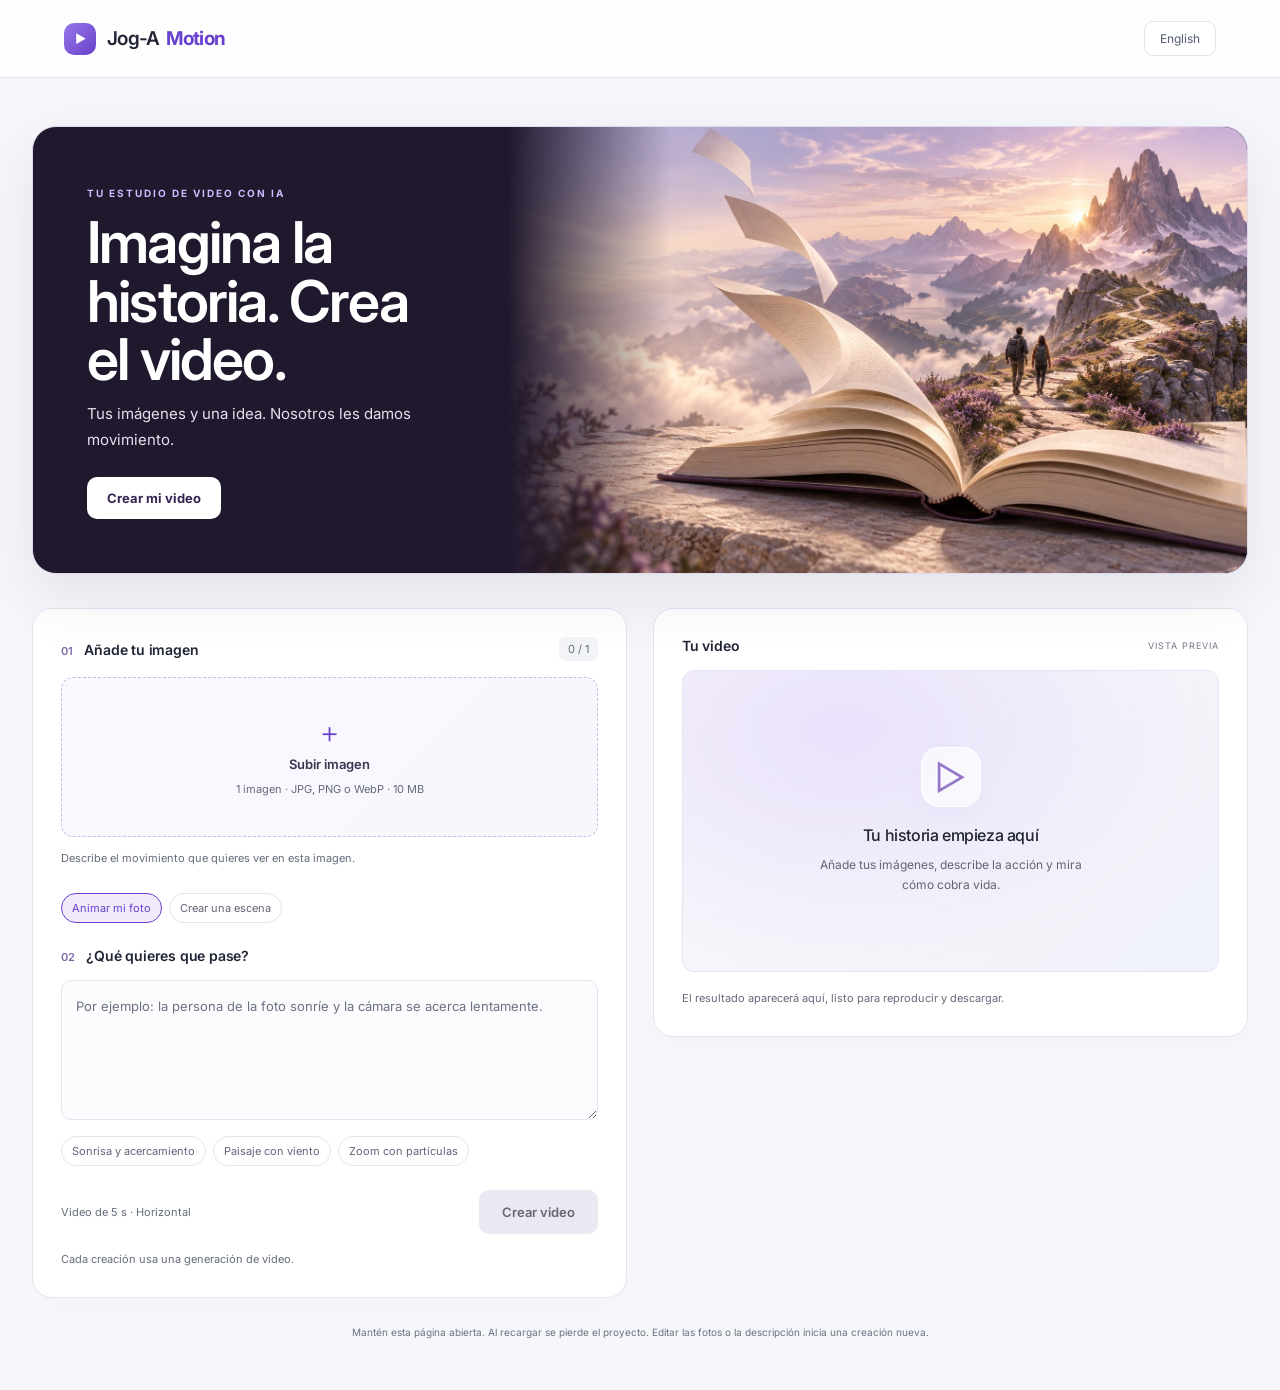
==== commit 0a3bc4c0: "fix: unifica el nombre de marca a "Jog-A" en textos visibles Reemplaza "Joga <Producto>" / "JOGA <PR" ====
--- a/creator.html
+++ b/creator.html
@@ -3,7 +3,7 @@
 <head>
   <meta charset="utf-8">
   <meta name="viewport" content="width=device-width, initial-scale=1">
-  <title>Joga Motion — Crea tu video</title>
+  <title>Jog-A Motion — Crea tu video</title>
   <link rel="preconnect" href="https://fonts.googleapis.com">
   <link rel="preconnect" href="https://fonts.gstatic.com" crossorigin>
   <link href="https://fonts.googleapis.com/css2?family=Inter:wght@400;500;600;700&display=swap" rel="stylesheet">
@@ -11,7 +11,7 @@
   <script src="studio.js" defer></script>
 </head>
 <body>
-  <header class="nav"><a class="brand" href="index.html"><span class="brand-icon" aria-hidden="true">▶</span>Joga <strong>Motion</strong></a><button id="language" type="button">English</button></header>
+  <header class="nav"><a class="brand" href="index.html"><span class="brand-icon" aria-hidden="true">▶</span>Jog-A <strong>Motion</strong></a><button id="language" type="button">English</button></header>
   <main>
     <header class="intro hero">
       <div class="hero-copy"><span class="eyebrow" data-copy="eyebrow"></span><h1 data-copy="title"></h1><p data-copy="subtitle"></p><a class="hero-action" href="#createStudio" data-copy="heroAction"></a></div>
@@ -40,7 +40,7 @@
           <video id="video" controls playsinline hidden></video>
           <img id="scene" hidden alt="">
         </div>
-        <div class="preview-footer"><p data-copy="previewHint"></p><a id="download" class="primary" hidden data-copy="download"></a><button id="again" type="button" hidden data-copy="otherScene"></button></div>
+        <div class="preview-footer"><p data-copy="previewHint"></p><a id="download" class="primary" hidden data-copy="download"></a><button id="again" type="button" class="primary" hidden data-copy="otherScene"></button></div>
       </section>
     </div>
     <p class="footer-note" data-copy="footer"></p>
--- a/studio.css
+++ b/studio.css
@@ -1,3 +1,3 @@
-:root{font-family:Inter,system-ui,sans-serif;color:#202435;background:#f6f7fb;font-synthesis:none;color-scheme:light;--accent:#6941cf;--muted:#646b7b;--line:#e2e5ef}*{box-sizing:border-box}body{margin:0}button,textarea,input{font:inherit}button,a{-webkit-tap-highlight-color:transparent}button{cursor:pointer}a{color:inherit;text-decoration:none}button:disabled{cursor:not-allowed}button:focus-visible,a:focus-visible{outline:3px solid #b79aea;outline-offset:3px}[hidden]{display:none!important}.nav{height:78px;padding:0 5vw;display:flex;align-items:center;justify-content:space-between;background:#ffffffed;border-bottom:1px solid var(--line)}.brand{display:flex;align-items:center;gap:6px;font-size:19px;font-weight:600;letter-spacing:-.7px}.brand strong{color:var(--accent)}.brand-icon{display:grid;place-items:center;width:32px;height:32px;background:linear-gradient(135deg,#9878eb,#6840c8);color:white;border-radius:10px;font-size:12px;margin-right:5px}.nav button{padding:9px 15px;border:1px solid var(--line);background:white;border-radius:9px;font-size:12px;color:#555e72}main{max-width:1280px;padding:48px 32px 24px;margin:auto}.intro{margin-bottom:34px}.eyebrow{font-size:10px;letter-spacing:2px;color:var(--accent);font-weight:700}.intro h1{font-size:clamp(30px,3.3vw,44px);letter-spacing:-1.8px;font-weight:600;margin:12px 0}.intro p{color:var(--muted);font-size:15px;line-height:1.7;margin:0}.studio{display:grid;grid-template-columns:minmax(0,1fr) minmax(0,1fr);gap:26px;align-items:start}.editor,.preview{background:white;border:1px solid var(--line);border-radius:20px;padding:28px;box-shadow:0 8px 28px #30254804;min-width:0}.section-title{display:flex;align-items:center;justify-content:space-between;margin-bottom:16px}.section-title h2,.section-title .label{font-size:14px;font-weight:600;letter-spacing:-.2px;margin:0}.section-title h2>span:first-child,.section-title .label>span:first-child{color:#9685b9;font-size:11px;margin-right:8px}.section-title #photoCount{font-size:11px;color:var(--muted);background:#f3f4f8;padding:5px 9px;border-radius:6px}.upload{width:100%;min-height:160px;display:flex;flex-direction:column;align-items:center;justify-content:center;gap:10px;border:1.5px dashed #c9bce6;border-radius:12px;background:linear-gradient(135deg,#fbf9ff,#f7f6fc);color:#3b334f}.upload:hover,.upload.drag{border-color:var(--accent);background:#f0eafb}.upload-icon{font-size:27px;color:var(--accent);line-height:1}.upload strong{font-size:13px;font-weight:600}.upload>span:last-child{font-size:11px;color:var(--muted)}.hint,.cost-note{font-size:11px;line-height:1.7;color:var(--muted)}.hint{margin:12px 0 25px}.prompt-title{margin-top:5px}textarea{width:100%;border:1px solid var(--line);border-radius:10px;background:#fcfcfe;padding:14px;resize:vertical;min-height:125px;font-size:13px;line-height:1.7;color:#2c3040}textarea::placeholder{color:#7a8192}textarea:focus{outline:none;border-color:#aa8bdf;box-shadow:0 0 0 3px #f0eafb}.examples{display:flex;gap:7px;flex-wrap:wrap;margin:12px 0 24px}.examples button{font-size:11px;color:#696178;background:#fff;border:1px solid var(--line);border-radius:20px;padding:7px 10px}.examples button:hover{background:#f6f1fc;border-color:#cbbbe6}.create-row{display:flex;align-items:center;justify-content:space-between;gap:15px}.video-spec{font-size:11px;color:var(--muted)}.primary{display:inline-flex;justify-content:center;align-items:center;padding:14px 23px;border:0;border-radius:10px;background:var(--accent);color:#fff;font-size:13px;font-weight:600;white-space:nowrap}.primary:hover{background:#5933b7}.primary:disabled{background:#eae8f0;color:#777183}.cost-note{margin:16px 0 0}.message{font-size:12px;line-height:1.7;margin:12px 0 0;color:#964425;overflow-wrap:anywhere}.message:empty{display:none}.preview-tag{font-size:9px;letter-spacing:1px;color:#81758f}.preview-screen{aspect-ratio:16/9;border:1px solid #e8e2f3;border-radius:12px;background:radial-gradient(ellipse at 30% 20%,#e9e1fa,transparent 70%),linear-gradient(135deg,#f9f7fc,#f0f2f9);display:grid;place-items:center;overflow:hidden;position:relative}.empty-preview,.progress{text-align:center;padding:25px;max-width:330px}.film-icon{height:60px;width:60px;margin:0 auto 18px;background:#ffffffb0;border:1px solid #fff;border-radius:18px;display:grid;place-items:center;font-size:35px;color:#9678c9;box-shadow:0 6px 20px #6f4bac0a}.empty-preview h3,.progress h3{font-size:16px;font-weight:500;letter-spacing:-.4px;margin:0 0 10px}.empty-preview p,.progress p{font-size:12px;line-height:1.7;color:#7a7388;margin:0}.preview video,#scene{width:100%;height:100%;object-fit:contain;background:#16141d}#modes button.on{border-color:var(--accent);background:#f0eafb;color:var(--accent)}.preview-footer{display:flex;flex-direction:column;align-items:flex-start;gap:16px}.preview-footer p{font-size:11px;line-height:1.7;color:var(--muted);margin:17px 0 0}.footer-note{text-align:center;font-size:10px;line-height:1.8;color:#777d8e;margin:25px 0}.thumbnails{display:grid;grid-template-columns:repeat(4,minmax(0,1fr));gap:9px}.thumbnails:not(:empty){margin-top:14px}.thumbnail{position:relative;margin:0;min-width:0}.thumbnail img{width:100%;aspect-ratio:1;object-fit:cover;border-radius:8px;display:block;border:1px solid var(--line)}.thumbnail figcaption{font-size:10px;color:var(--muted);padding:6px 0}.thumbnail button{position:absolute;right:4px;top:4px;width:23px;height:23px;background:#ffffffed;border:1px solid #ddd;border-radius:50%;color:#444;font-size:16px;line-height:1}.spinner{display:block;width:30px;height:30px;border:2px solid #ded3f0;border-top-color:var(--accent);border-radius:50%;animation:spin 1s linear infinite;margin:0 auto 18px}@keyframes spin{to{transform:rotate(360deg)}}@media(max-width:900px){.studio{grid-template-columns:1fr;max-width:650px;margin:auto}.intro{max-width:650px;margin-inline:auto}.preview-screen{min-height:220px}}@media(max-width:480px){.nav{height:66px;padding:0 20px}main{padding:30px 16px 20px}.intro h1{font-size:32px;letter-spacing:-1.3px}.intro p{font-size:13px}.editor,.preview{padding:20px}.create-row{align-items:stretch;flex-direction:column;gap:12px}.primary{width:100%}.thumbnails{grid-template-columns:repeat(2,minmax(0,1fr))}.preview-screen{aspect-ratio:auto;min-height:230px}.nav button{font-size:13px;min-height:44px}.brand{min-height:44px}.eyebrow{font-size:12px;letter-spacing:1.2px}.hero-action{min-height:44px}.section-title h2>span:first-child,.section-title .label>span:first-child{font-size:12px}.section-title #photoCount{font-size:12px}.upload>span:last-child{font-size:12px}.hint,.cost-note,.preview-footer p,.footer-note{font-size:13px}.examples button{font-size:13px;min-height:44px;padding:10px 14px}.video-spec{font-size:12px}.primary{min-height:44px}.message{font-size:13px}.preview-tag{font-size:12px}.empty-preview p,.progress p{font-size:13px}.thumbnail figcaption{font-size:12px}.thumbnail button{width:44px;height:44px;font-size:22px;right:6px;top:6px}}@media(prefers-reduced-motion:reduce){.spinner{animation-duration:2s}}
+:root{font-family:Inter,system-ui,sans-serif;color:#202435;background:#f6f7fb;font-synthesis:none;color-scheme:light;--accent:#6941cf;--muted:#646b7b;--line:#e2e5ef}*{box-sizing:border-box}body{margin:0}button,textarea,input{font:inherit}button,a{-webkit-tap-highlight-color:transparent}button{cursor:pointer}a{color:inherit;text-decoration:none}button:disabled{cursor:not-allowed}button:focus-visible,a:focus-visible{outline:3px solid #b79aea;outline-offset:3px}[hidden]{display:none!important}.nav{height:78px;padding:0 5vw;display:flex;align-items:center;justify-content:space-between;background:#ffffffed;border-bottom:1px solid var(--line)}.brand{display:flex;align-items:center;gap:6px;font-size:19px;font-weight:600;letter-spacing:-.7px}.brand strong{color:var(--accent)}.brand-icon{display:grid;place-items:center;width:32px;height:32px;background:linear-gradient(135deg,#9878eb,#6840c8);color:white;border-radius:10px;font-size:12px;margin-right:5px}.nav button{padding:9px 15px;border:1px solid var(--line);background:white;border-radius:9px;font-size:12px;color:#555e72}main{max-width:1280px;padding:48px 32px 24px;margin:auto}.intro{margin-bottom:34px}.eyebrow{font-size:10px;letter-spacing:2px;color:var(--accent);font-weight:700}.intro h1{font-size:clamp(30px,3.3vw,44px);letter-spacing:-1.8px;font-weight:600;margin:12px 0}.intro p{color:var(--muted);font-size:15px;line-height:1.7;margin:0}.studio{display:grid;grid-template-columns:minmax(0,1fr) minmax(0,1fr);gap:26px;align-items:start}.editor,.preview{background:white;border:1px solid var(--line);border-radius:20px;padding:28px;box-shadow:0 8px 28px #30254804;min-width:0}.section-title{display:flex;align-items:center;justify-content:space-between;margin-bottom:16px}.section-title h2,.section-title .label{font-size:14px;font-weight:600;letter-spacing:-.2px;margin:0}.section-title h2>span:first-child,.section-title .label>span:first-child{color:#7e69a9;font-size:11px;margin-right:8px}.section-title #photoCount{font-size:11px;color:var(--muted);background:#f3f4f8;padding:5px 9px;border-radius:6px}.upload{width:100%;min-height:160px;display:flex;flex-direction:column;align-items:center;justify-content:center;gap:10px;border:1.5px dashed #c9bce6;border-radius:12px;background:linear-gradient(135deg,#fbf9ff,#f7f6fc);color:#3b334f}.upload:hover,.upload.drag{border-color:var(--accent);background:#f0eafb}.upload-icon{font-size:27px;color:var(--accent);line-height:1}.upload strong{font-size:13px;font-weight:600}.upload>span:last-child{font-size:11px;color:var(--muted)}.hint,.cost-note{font-size:11px;line-height:1.7;color:var(--muted)}.hint{margin:12px 0 25px}.prompt-title{margin-top:5px}textarea{width:100%;border:1px solid var(--line);border-radius:10px;background:#fcfcfe;padding:14px;resize:vertical;min-height:125px;font-size:13px;line-height:1.7;color:#2c3040}textarea::placeholder{color:#6b7283}textarea:focus{outline:none;border-color:#aa8bdf;box-shadow:0 0 0 3px #f0eafb}.examples{display:flex;gap:7px;flex-wrap:wrap;margin:12px 0 24px}.examples button{font-size:11px;color:#696178;background:#fff;border:1px solid var(--line);border-radius:20px;padding:7px 10px}.examples button:hover{background:#f6f1fc;border-color:#cbbbe6}.create-row{display:flex;align-items:center;justify-content:space-between;gap:15px}.video-spec{font-size:11px;color:var(--muted)}.primary{display:inline-flex;justify-content:center;align-items:center;padding:14px 23px;border:0;border-radius:10px;background:var(--accent);color:#fff;font-size:13px;font-weight:600;white-space:nowrap}.primary:hover{background:#5933b7}.primary:disabled{background:#eae8f0;color:#6a6575}.cost-note{margin:16px 0 0}.message{font-size:12px;line-height:1.7;margin:12px 0 0;color:#964425;overflow-wrap:anywhere}.message:empty{display:none}.preview-tag{font-size:9px;letter-spacing:1px;color:#7c708a}.preview-screen{aspect-ratio:16/9;border:1px solid #e8e2f3;border-radius:12px;background:radial-gradient(ellipse at 30% 20%,#e9e1fa,transparent 70%),linear-gradient(135deg,#f9f7fc,#f0f2f9);display:grid;place-items:center;overflow:hidden;position:relative}.empty-preview,.progress{text-align:center;padding:25px;max-width:330px}.film-icon{height:60px;width:60px;margin:0 auto 18px;background:#ffffffb0;border:1px solid #fff;border-radius:18px;display:grid;place-items:center;font-size:35px;color:#9678c9;box-shadow:0 6px 20px #6f4bac0a}.empty-preview h3,.progress h3{font-size:16px;font-weight:500;letter-spacing:-.4px;margin:0 0 10px}.empty-preview p,.progress p{font-size:12px;line-height:1.7;color:#686274;margin:0}.preview video,#scene{width:100%;height:100%;object-fit:contain;background:#16141d}#modes button.on{border-color:var(--accent);background:#f0eafb;color:var(--accent)}#again{appearance:none}.preview-footer{display:flex;flex-direction:column;align-items:flex-start;gap:16px}.preview-footer p{font-size:11px;line-height:1.7;color:var(--muted);margin:17px 0 0}.footer-note{text-align:center;font-size:10px;line-height:1.8;color:#6b7080;margin:25px 0}.thumbnails{display:grid;grid-template-columns:repeat(4,minmax(0,1fr));gap:9px}.thumbnails:not(:empty){margin-top:14px}.thumbnail{position:relative;margin:0;min-width:0}.thumbnail img{width:100%;aspect-ratio:1;object-fit:cover;border-radius:8px;display:block;border:1px solid var(--line)}.thumbnail figcaption{font-size:10px;color:var(--muted);padding:6px 0}.thumbnail button{position:absolute;right:4px;top:4px;width:23px;height:23px;background:#ffffffed;border:1px solid #ddd;border-radius:50%;color:#444;font-size:16px;line-height:1}.spinner{display:block;width:30px;height:30px;border:2px solid #ded3f0;border-top-color:var(--accent);border-radius:50%;animation:spin 1s linear infinite;margin:0 auto 18px}@keyframes spin{to{transform:rotate(360deg)}}@media(max-width:900px){.studio{grid-template-columns:1fr;max-width:650px;margin:auto}.intro{max-width:650px;margin-inline:auto}.preview-screen{min-height:220px}}@media(max-width:480px){.nav{height:66px;padding:0 20px}main{padding:30px 16px 20px}.intro h1{font-size:32px;letter-spacing:-1.3px}.intro p{font-size:13px}.editor,.preview{padding:20px}.create-row{align-items:stretch;flex-direction:column;gap:12px}.primary{width:100%}.thumbnails{grid-template-columns:repeat(2,minmax(0,1fr))}.preview-screen{aspect-ratio:auto;min-height:230px}.nav button{font-size:13px;min-height:44px}.brand{min-height:44px}.eyebrow{font-size:12px;letter-spacing:1.2px}.hero-action{min-height:44px}.section-title h2>span:first-child,.section-title .label>span:first-child{font-size:12px}.section-title #photoCount{font-size:12px}.upload>span:last-child{font-size:12px}.hint,.cost-note,.preview-footer p,.footer-note{font-size:13px}.examples button{font-size:13px;min-height:44px;padding:10px 14px}.video-spec{font-size:12px}.primary{min-height:44px}.message{font-size:13px}.preview-tag{font-size:12px}.empty-preview p,.progress p{font-size:13px}.thumbnail figcaption{font-size:12px}.thumbnail button{width:44px;height:44px;font-size:22px;right:6px;top:6px}}@media(prefers-reduced-motion:reduce){.spinner{animation-duration:2s}}
 
 .hero{position:relative;min-height:360px;display:grid;grid-template-columns:minmax(300px,.8fr) minmax(460px,1.25fr);align-items:center;overflow:hidden;border:1px solid #e0d9eb;border-radius:24px;background:#20182d;box-shadow:0 22px 60px #2f1e4d18}.hero-copy{position:relative;z-index:2;padding:54px;color:#fff}.hero-copy .eyebrow{color:#cfb9ff}.hero-copy h1{max-width:520px;color:#fff;font-size:clamp(38px,4.5vw,62px);line-height:1.02}.hero-copy p{max-width:430px;color:#e8e0ee}.hero-action{display:inline-flex;margin-top:25px;padding:13px 20px;border-radius:10px;background:#fff;color:#382552;font-size:13px;font-weight:700}.hero-image{width:100%;height:100%;min-height:360px;object-fit:cover;object-position:58% center;mask-image:linear-gradient(to right,transparent 0,#000 22%)}.studio{scroll-margin-top:24px}@media(max-width:900px){.hero{grid-template-columns:1fr;min-height:0}.hero-copy{padding:38px 32px}.hero-image{min-height:260px;mask-image:linear-gradient(to bottom,transparent 0,#000 20%);margin-top:-35px}.intro.hero{max-width:none}}@media(max-width:480px){.hero-copy{padding:30px 24px}.hero-copy h1{font-size:38px}.hero-image{min-height:210px}}
